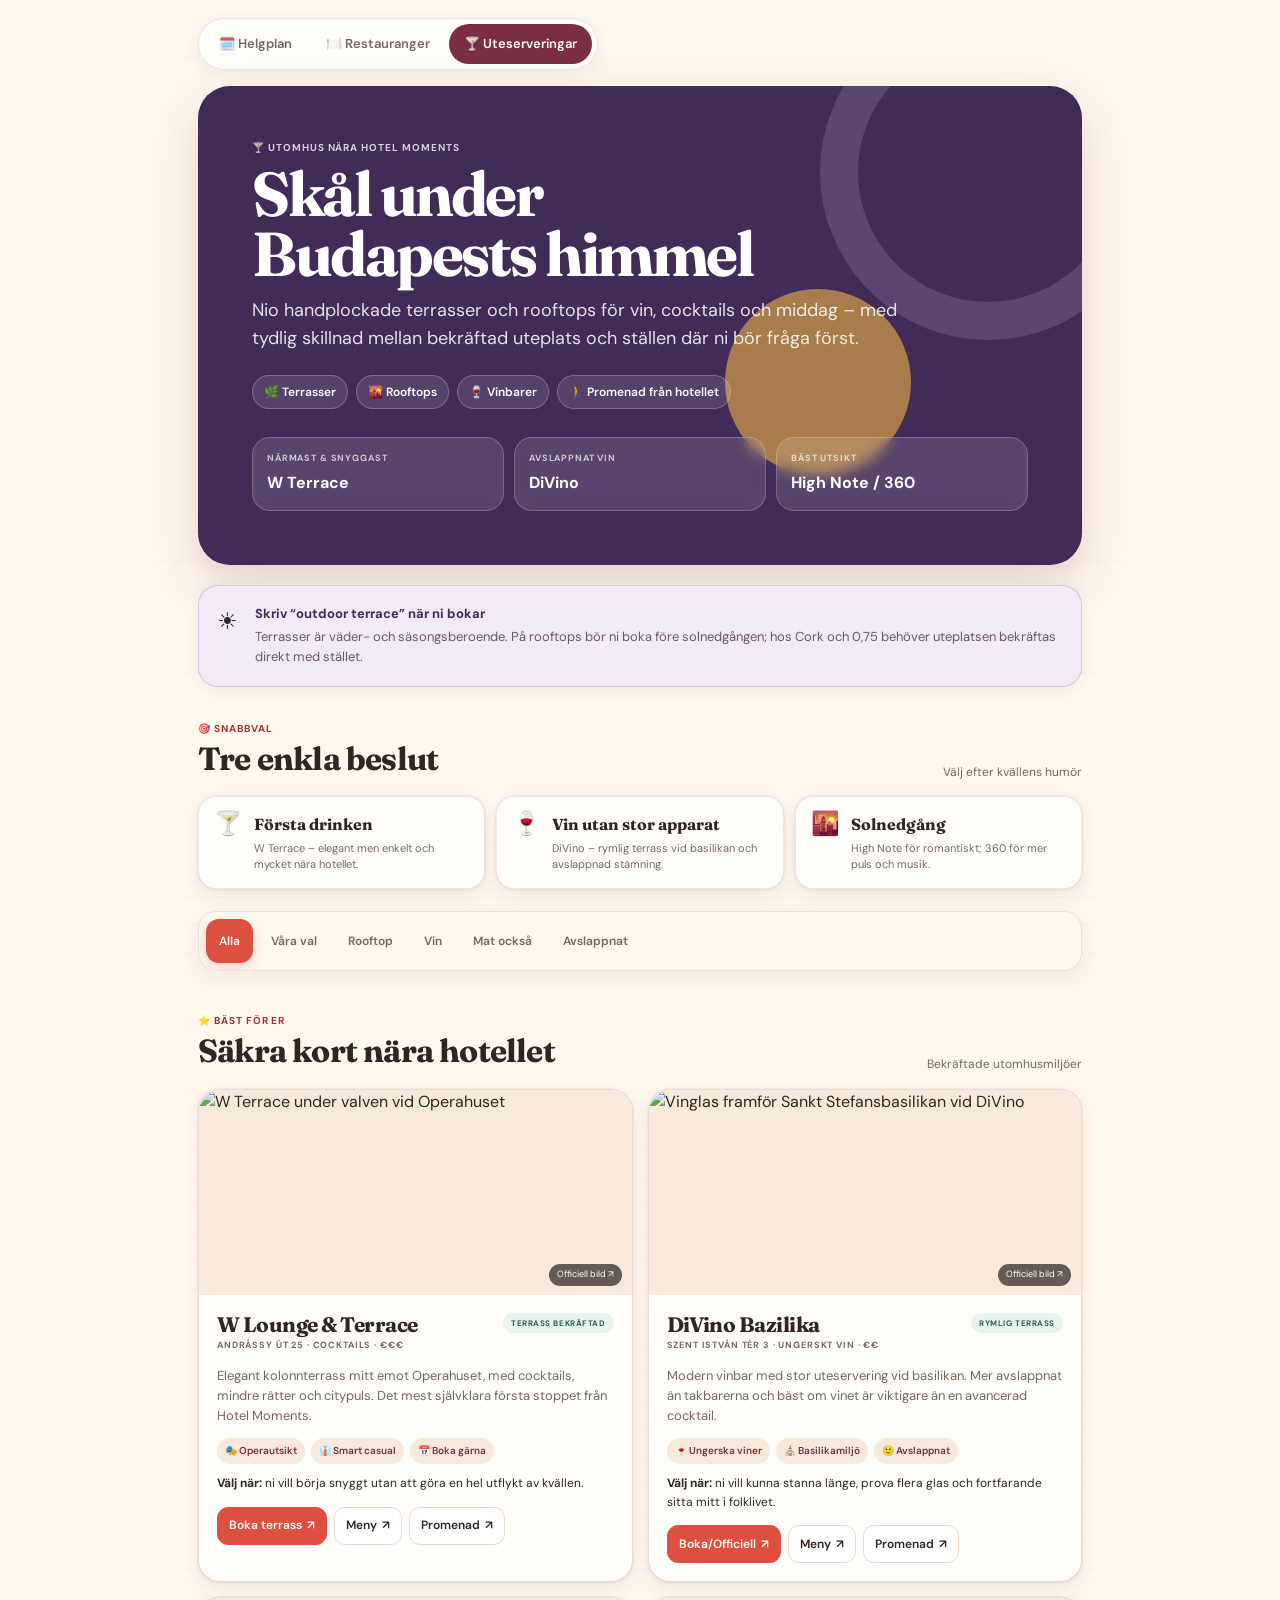
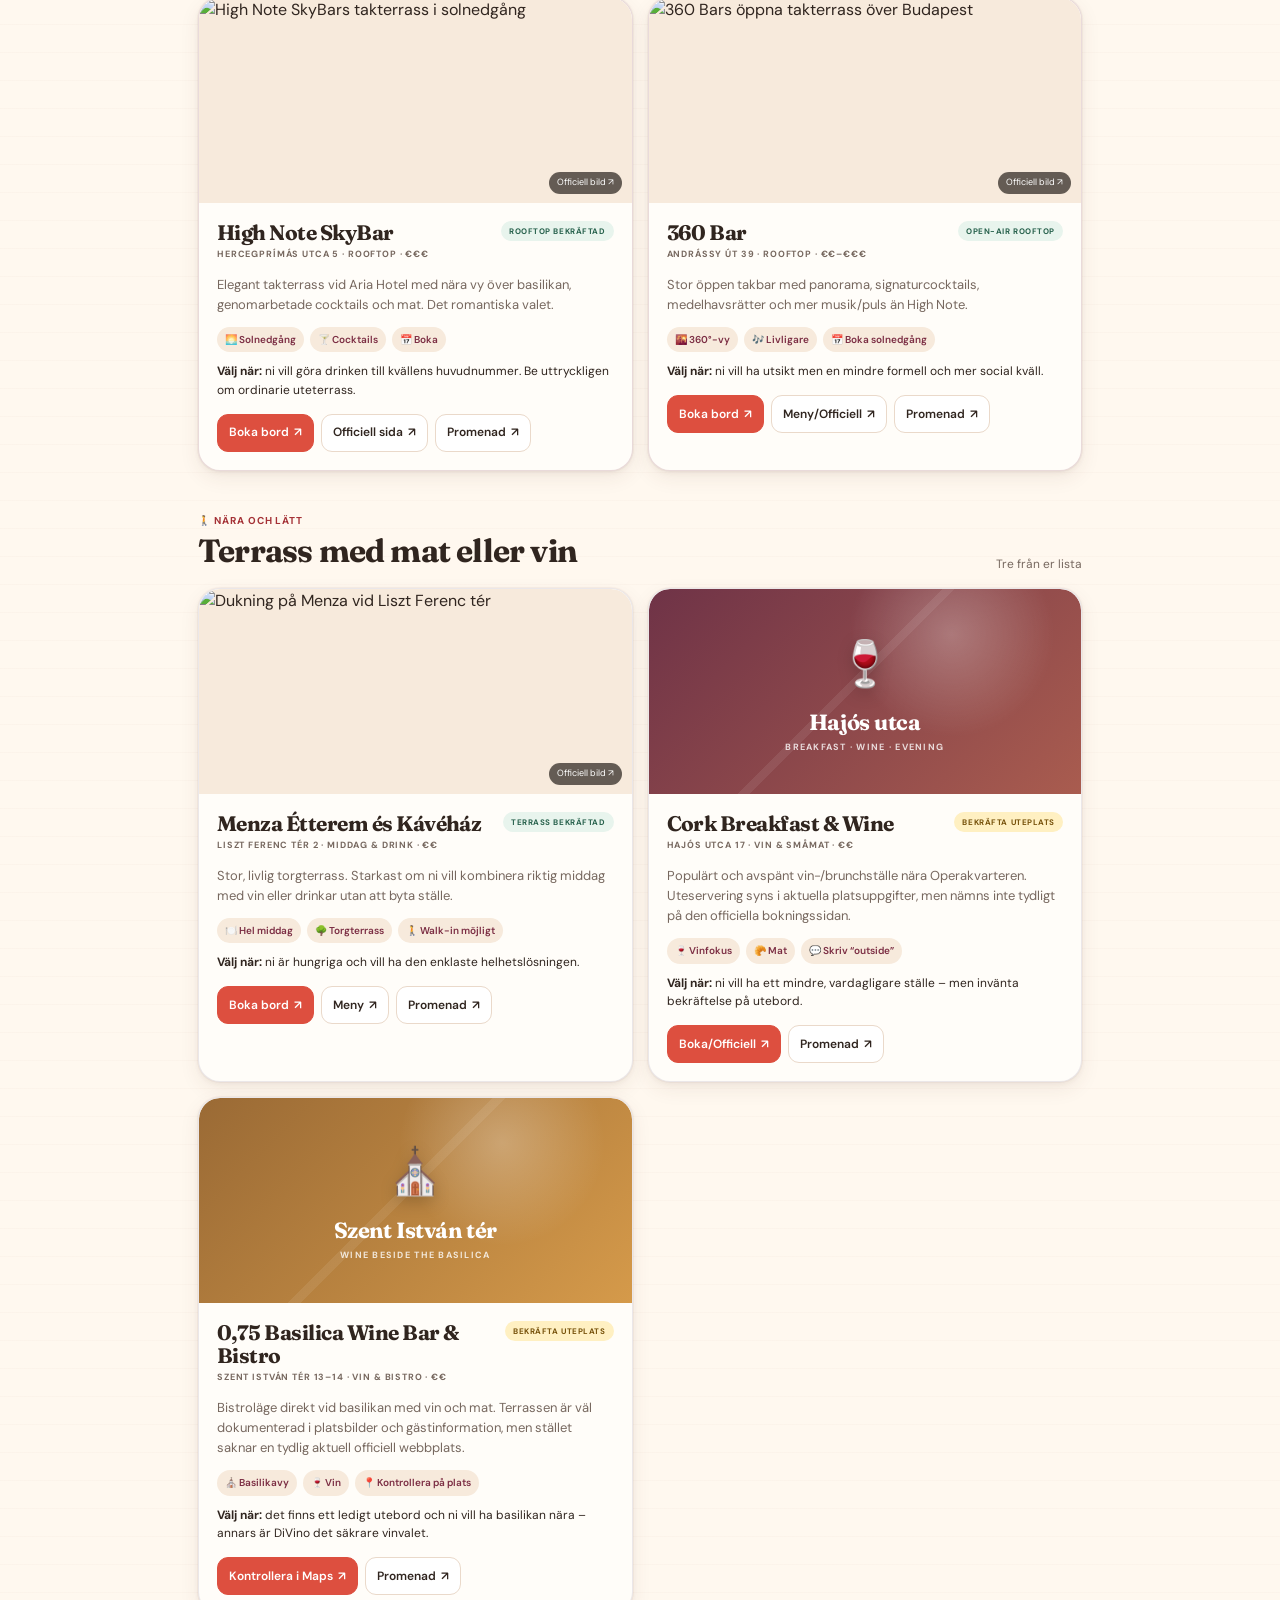
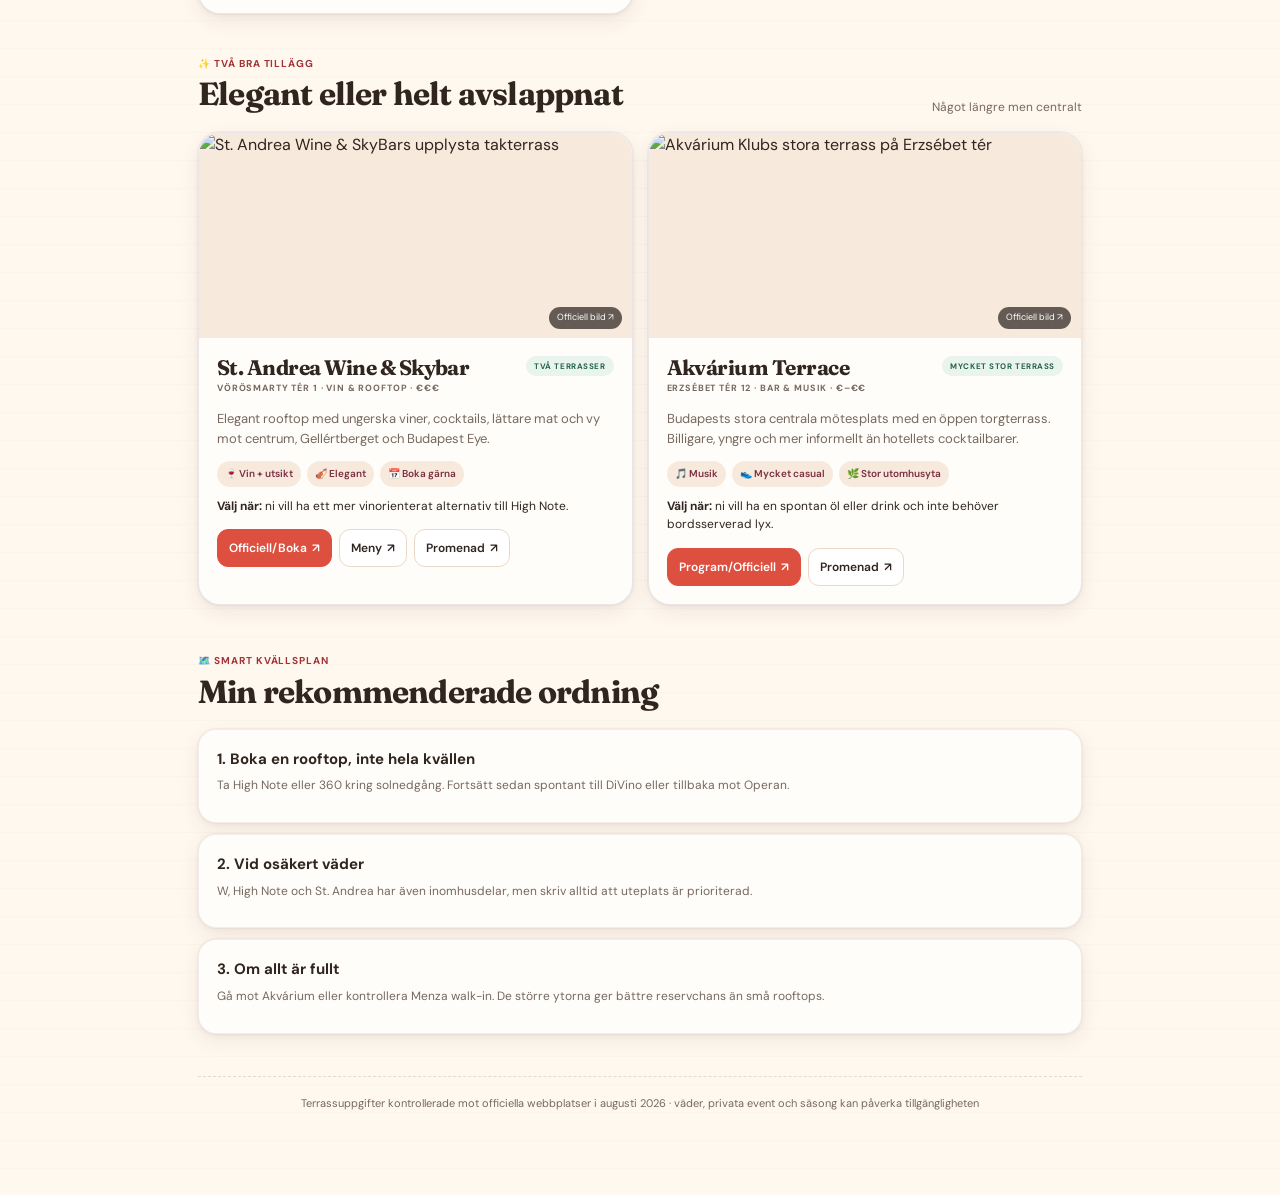
==== bars.html @ 6376d974 "Add outdoor bar guide near Hotel Moments" ====
<!doctype html>
<html lang="sv">
<head>
  <meta charset="utf-8">
  <meta name="viewport" content="width=device-width,initial-scale=1,viewport-fit=cover">
  <meta name="theme-color" content="#412b58">
  <meta name="description" content="Uteserveringar, takbarer och vinbarer nära Hotel Moments Budapest – med verifierade terrasser, bokningsråd och promenadvägar.">
  <title>Uteserveringar nära Hotel Moments · Budapesthelg</title>
  <link rel="stylesheet" href="theme.css">
</head>
<body class="bars-page">
<main class="app">
  <nav class="site-nav" aria-label="Guide">
    <a href="index.html">🗓️ Helgplan</a>
    <a href="restaurants.html">🍽️ Restauranger</a>
    <a class="active" href="bars.html" aria-current="page">🍸 Uteserveringar</a>
  </nav>

  <header class="hero">
    <div class="eyebrow">🍸 Utomhus nära Hotel Moments</div>
    <h1>Skål under Budapests himmel</h1>
    <p class="lead">Nio handplockade terrasser och rooftops för vin, cocktails och middag – med tydlig skillnad mellan bekräftad uteplats och ställen där ni bör fråga först.</p>
    <div class="hero-vibes">
      <span>🌿 Terrasser</span><span>🌇 Rooftops</span><span>🍷 Vinbarer</span><span>🚶 Promenad från hotellet</span>
    </div>
    <div class="summary">
      <div class="metric"><span class="meta">Närmast & snyggast</span><strong>W Terrace</strong></div>
      <div class="metric"><span class="meta">Avslappnat vin</span><strong>DiVino</strong></div>
      <div class="metric"><span class="meta">Bäst utsikt</span><strong>High Note / 360</strong></div>
    </div>
  </header>

  <aside class="notice terrace-notice">
    <strong>Skriv “outdoor terrace” när ni bokar</strong>
    <p>Terrasser är väder- och säsongsberoende. På rooftops bör ni boka före solnedgången; hos Cork och 0,75 behöver uteplatsen bekräftas direkt med stället.</p>
  </aside>

  <section class="quick-picks" aria-labelledby="quick-title">
    <div class="section-head">
      <div><div class="eyebrow">🎯 Snabbval</div><h2 id="quick-title">Tre enkla beslut</h2></div>
      <p>Välj efter kvällens humör</p>
    </div>
    <div class="pick-grid">
      <article class="pick"><span>🍸</span><div><strong>Första drinken</strong><p>W Terrace – elegant men enkelt och mycket nära hotellet.</p></div></article>
      <article class="pick"><span>🍷</span><div><strong>Vin utan stor apparat</strong><p>DiVino – rymlig terrass vid basilikan och avslappnad stämning.</p></div></article>
      <article class="pick"><span>🌇</span><div><strong>Solnedgång</strong><p>High Note för romantiskt; 360 för mer puls och musik.</p></div></article>
    </div>
  </section>

  <div class="filters" role="group" aria-label="Filtrera barer">
    <button class="active" data-filter="all">Alla</button>
    <button data-filter="best">Våra val</button>
    <button data-filter="rooftop">Rooftop</button>
    <button data-filter="wine">Vin</button>
    <button data-filter="food">Mat också</button>
    <button data-filter="casual">Avslappnat</button>
  </div>

  <section class="section bar-section" data-section="best">
    <div class="section-head">
      <div><div class="eyebrow">⭐ Bäst för er</div><h2>Säkra kort nära hotellet</h2></div>
      <p>Bekräftade utomhusmiljöer</p>
    </div>
    <div class="bar-list">
      <article class="bar-card featured" data-tags="best food">
        <figure class="bar-photo"><img src="https://mds-assets.marriott.com/cdn-cgi/image/f=auto/cms-platform-for-marriott/w-lounge/w-budapest-terrace-01.jpg?width=1200&height=630" alt="W Terrace under valven vid Operahuset" decoding="async" referrerpolicy="no-referrer"><figcaption><a href="https://www.wloungebudapest.com/" target="_blank" rel="noopener">Officiell bild ↗</a></figcaption></figure>
        <div class="bar-top"><div><h3>W Lounge & Terrace</h3><div class="sub">Andrássy út 25 · cocktails · €€€</div></div><span class="outdoor confirmed">Terrass bekräftad</span></div>
        <p class="desc">Elegant kolonnterrass mitt emot Operahuset, med cocktails, mindre rätter och citypuls. Det mest självklara första stoppet från Hotel Moments.</p>
        <div class="bar-facts"><span>🎭 Operautsikt</span><span>👔 Smart casual</span><span>📅 Boka gärna</span></div>
        <div class="tip"><strong>Välj när:</strong> ni vill börja snyggt utan att göra en hel utflykt av kvällen.</div>
        <div class="actions"><a class="primary" href="https://www.sevenrooms.com/reservations/wlounge/vanity-site" target="_blank" rel="noopener">Boka terrass</a><a href="https://www.wloungebudapest.com/menu" target="_blank" rel="noopener">Meny</a><a href="https://www.google.com/maps/dir/?api=1&origin=Hotel+Moments+Budapest&destination=W+Lounge+Budapest&travelmode=walking" target="_blank" rel="noopener">Promenad</a></div>
      </article>

      <article class="bar-card featured" data-tags="best wine casual">
        <figure class="bar-photo"><img src="https://bazilika.divino.hu/wp-content/uploads/2022/09/IMG_5079-scaled.jpg" alt="Vinglas framför Sankt Stefansbasilikan vid DiVino" loading="lazy" decoding="async" referrerpolicy="no-referrer"><figcaption><a href="https://bazilika.divino.hu/en/" target="_blank" rel="noopener">Officiell bild ↗</a></figcaption></figure>
        <div class="bar-top"><div><h3>DiVino Bazilika</h3><div class="sub">Szent István tér 3 · ungerskt vin · €€</div></div><span class="outdoor confirmed">Rymlig terrass</span></div>
        <p class="desc">Modern vinbar med stor uteservering vid basilikan. Mer avslappnat än takbarerna och bäst om vinet är viktigare än en avancerad cocktail.</p>
        <div class="bar-facts"><span>🍷 Ungerska viner</span><span>⛪ Basilikamiljö</span><span>🙂 Avslappnat</span></div>
        <div class="tip"><strong>Välj när:</strong> ni vill kunna stanna länge, prova flera glas och fortfarande sitta mitt i folklivet.</div>
        <div class="actions"><a class="primary" href="https://bazilika.divino.hu/en/" target="_blank" rel="noopener">Boka/Officiell</a><a href="https://bazilika.divino.hu/menu.pdf" target="_blank" rel="noopener">Meny</a><a href="https://www.google.com/maps/dir/?api=1&origin=Hotel+Moments+Budapest&destination=DiVino+Bazilika&travelmode=walking" target="_blank" rel="noopener">Promenad</a></div>
      </article>

      <article class="bar-card featured" data-tags="best rooftop food">
        <figure class="bar-photo"><img src="https://highnoteskybar.hu/wp-content/uploads/2017/07/Koktelparti-hignnoteskybar1.jpg" alt="High Note SkyBars takterrass i solnedgång" loading="lazy" decoding="async" referrerpolicy="no-referrer"><figcaption><a href="https://highnoteskybar.hu/en/" target="_blank" rel="noopener">Officiell bild ↗</a></figcaption></figure>
        <div class="bar-top"><div><h3>High Note SkyBar</h3><div class="sub">Hercegprímás utca 5 · rooftop · €€€</div></div><span class="outdoor confirmed">Rooftop bekräftad</span></div>
        <p class="desc">Elegant takterrass vid Aria Hotel med nära vy över basilikan, genomarbetade cocktails och mat. Det romantiska valet.</p>
        <div class="bar-facts"><span>🌅 Solnedgång</span><span>🍸 Cocktails</span><span>📅 Boka</span></div>
        <div class="tip"><strong>Välj när:</strong> ni vill göra drinken till kvällens huvudnummer. Be uttryckligen om ordinarie uteterrass.</div>
        <div class="actions"><a class="primary" href="https://highnoteskybar.hu/en/reservations-high-note-skybar-aria-hotel-rooftop-bar-hercegprimas-street-5-budapest-h-1051-hungary/" target="_blank" rel="noopener">Boka bord</a><a href="https://highnoteskybar.hu/en/" target="_blank" rel="noopener">Officiell sida</a><a href="https://www.google.com/maps/dir/?api=1&origin=Hotel+Moments+Budapest&destination=High+Note+SkyBar&travelmode=walking" target="_blank" rel="noopener">Promenad</a></div>
      </article>

      <article class="bar-card featured" data-tags="best rooftop casual food">
        <figure class="bar-photo"><img src="https://www.360bar.hu/wp-content/uploads/2026/07/360bar_budapest_by_sunset-600x400.jpg" alt="360 Bars öppna takterrass över Budapest" loading="lazy" decoding="async" referrerpolicy="no-referrer"><figcaption><a href="https://www.360bar.hu/" target="_blank" rel="noopener">Officiell bild ↗</a></figcaption></figure>
        <div class="bar-top"><div><h3>360 Bar</h3><div class="sub">Andrássy út 39 · rooftop · €€–€€€</div></div><span class="outdoor confirmed">Open-air rooftop</span></div>
        <p class="desc">Stor öppen takbar med panorama, signaturcocktails, medelhavsrätter och mer musik/puls än High Note.</p>
        <div class="bar-facts"><span>🌇 360°-vy</span><span>🎶 Livligare</span><span>📅 Boka solnedgång</span></div>
        <div class="tip"><strong>Välj när:</strong> ni vill ha utsikt men en mindre formell och mer social kväll.</div>
        <div class="actions"><a class="primary" href="https://reservours.com/360bar/tablereservation?s=google" target="_blank" rel="noopener">Boka bord</a><a href="https://www.360bar.hu/" target="_blank" rel="noopener">Meny/Officiell</a><a href="https://www.google.com/maps/dir/?api=1&origin=Hotel+Moments+Budapest&destination=360+Bar+Budapest&travelmode=walking" target="_blank" rel="noopener">Promenad</a></div>
      </article>
    </div>
  </section>

  <section class="section bar-section" data-section="near">
    <div class="section-head">
      <div><div class="eyebrow">🚶 Nära och lätt</div><h2>Terrass med mat eller vin</h2></div>
      <p>Tre från er lista</p>
    </div>
    <div class="bar-list">
      <article class="bar-card" data-tags="food casual">
        <figure class="bar-photo"><img src="https://menzaetterem.hu/site/uploads/2023/01/vagva.jpeg" alt="Dukning på Menza vid Liszt Ferenc tér" loading="lazy" decoding="async" referrerpolicy="no-referrer"><figcaption><a href="https://www.menzaetterem.hu/en/" target="_blank" rel="noopener">Officiell bild ↗</a></figcaption></figure>
        <div class="bar-top"><div><h3>Menza Étterem és Kávéház</h3><div class="sub">Liszt Ferenc tér 2 · middag & drink · €€</div></div><span class="outdoor confirmed">Terrass bekräftad</span></div>
        <p class="desc">Stor, livlig torgterrass. Starkast om ni vill kombinera riktig middag med vin eller drinkar utan att byta ställe.</p>
        <div class="bar-facts"><span>🍽️ Hel middag</span><span>🌳 Torgterrass</span><span>🚶 Walk-in möjligt</span></div>
        <div class="tip"><strong>Välj när:</strong> ni är hungriga och vill ha den enklaste helhetslösningen.</div>
        <div class="actions"><a class="primary" href="https://www.menzaetterem.hu/en/reservation/" target="_blank" rel="noopener">Boka bord</a><a href="https://www.menzaetterem.hu/en/food/" target="_blank" rel="noopener">Meny</a><a href="https://www.google.com/maps/dir/?api=1&origin=Hotel+Moments+Budapest&destination=Menza+Budapest&travelmode=walking" target="_blank" rel="noopener">Promenad</a></div>
      </article>

      <article class="bar-card" data-tags="wine food casual">
        <div class="bar-photo bar-illustration cork-art" role="img" aria-label="Illustration av ett vinglas för Cork Breakfast & Wine"><span>🍷</span><strong>Hajós utca</strong><small>breakfast · wine · evening</small></div>
        <div class="bar-top"><div><h3>Cork Breakfast & Wine</h3><div class="sub">Hajós utca 17 · vin & småmat · €€</div></div><span class="outdoor check">Bekräfta uteplats</span></div>
        <p class="desc">Populärt och avspänt vin-/brunchställe nära Operakvarteren. Uteservering syns i aktuella platsuppgifter, men nämns inte tydligt på den officiella bokningssidan.</p>
        <div class="bar-facts"><span>🍷 Vinfokus</span><span>🥐 Mat</span><span>💬 Skriv “outside”</span></div>
        <div class="tip"><strong>Välj när:</strong> ni vill ha ett mindre, vardagligare ställe – men invänta bekräftelse på utebord.</div>
        <div class="actions"><a class="primary" href="https://corkbwine.com/" target="_blank" rel="noopener">Boka/Officiell</a><a href="https://www.google.com/maps/dir/?api=1&origin=Hotel+Moments+Budapest&destination=Cork+Breakfast+and+Wine+Budapest&travelmode=walking" target="_blank" rel="noopener">Promenad</a></div>
      </article>

      <article class="bar-card" data-tags="wine food casual">
        <div class="bar-photo bar-illustration basilica-art" role="img" aria-label="Illustration av basilikan och ett vinglas för 0,75 Basilica"><span>⛪</span><strong>Szent István tér</strong><small>wine beside the basilica</small></div>
        <div class="bar-top"><div><h3>0,75 Basilica Wine Bar & Bistro</h3><div class="sub">Szent István tér 13–14 · vin & bistro · €€</div></div><span class="outdoor check">Bekräfta uteplats</span></div>
        <p class="desc">Bistroläge direkt vid basilikan med vin och mat. Terrassen är väl dokumenterad i platsbilder och gästinformation, men stället saknar en tydlig aktuell officiell webbplats.</p>
        <div class="bar-facts"><span>⛪ Basilikavy</span><span>🍷 Vin</span><span>📍 Kontrollera på plats</span></div>
        <div class="tip"><strong>Välj när:</strong> det finns ett ledigt utebord och ni vill ha basilikan nära – annars är DiVino det säkrare vinvalet.</div>
        <div class="actions"><a class="primary" href="https://www.google.com/maps/search/?api=1&query=0.75+Basilica+Wine+Bar+Budapest" target="_blank" rel="noopener">Kontrollera i Maps</a><a href="https://www.google.com/maps/dir/?api=1&origin=Hotel+Moments+Budapest&destination=0.75+Basilica+Wine+Bar+Budapest&travelmode=walking" target="_blank" rel="noopener">Promenad</a></div>
      </article>
    </div>
  </section>

  <section class="section bar-section" data-section="extra">
    <div class="section-head">
      <div><div class="eyebrow">✨ Två bra tillägg</div><h2>Elegant eller helt avslappnat</h2></div>
      <p>Något längre men centralt</p>
    </div>
    <div class="bar-list">
      <article class="bar-card" data-tags="rooftop wine food">
        <figure class="bar-photo"><img src="https://standreaskybar.hu/files/1c/40/1c4090512e94fffd8e72e5b2a8a0a181.jpg" alt="St. Andrea Wine & SkyBars upplysta takterrass" loading="lazy" decoding="async" referrerpolicy="no-referrer"><figcaption><a href="https://standreaskybar.hu/" target="_blank" rel="noopener">Officiell bild ↗</a></figcaption></figure>
        <div class="bar-top"><div><h3>St. Andrea Wine & Skybar</h3><div class="sub">Vörösmarty tér 1 · vin & rooftop · €€€</div></div><span class="outdoor confirmed">Två terrasser</span></div>
        <p class="desc">Elegant rooftop med ungerska viner, cocktails, lättare mat och vy mot centrum, Gellértberget och Budapest Eye.</p>
        <div class="bar-facts"><span>🍷 Vin + utsikt</span><span>🎻 Elegant</span><span>📅 Boka gärna</span></div>
        <div class="tip"><strong>Välj när:</strong> ni vill ha ett mer vinorienterat alternativ till High Note.</div>
        <div class="actions"><a class="primary" href="https://standreaskybar.hu/en/" target="_blank" rel="noopener">Officiell/Boka</a><a href="https://standreaskybar.hu/en/menu" target="_blank" rel="noopener">Meny</a><a href="https://www.google.com/maps/dir/?api=1&origin=Hotel+Moments+Budapest&destination=St+Andrea+Wine+and+Skybar&travelmode=walking" target="_blank" rel="noopener">Promenad</a></div>
      </article>

      <article class="bar-card" data-tags="casual">
        <figure class="bar-photo"><img src="https://akvariumklub.hu/wp-content/uploads/2018/07/IMG_0385_web-1024x347.jpg" alt="Akvárium Klubs stora terrass på Erzsébet tér" loading="lazy" decoding="async" referrerpolicy="no-referrer"><figcaption><a href="https://akvariumklub.hu/en/" target="_blank" rel="noopener">Officiell bild ↗</a></figcaption></figure>
        <div class="bar-top"><div><h3>Akvárium Terrace</h3><div class="sub">Erzsébet tér 12 · bar & musik · €–€€</div></div><span class="outdoor confirmed">Mycket stor terrass</span></div>
        <p class="desc">Budapests stora centrala mötesplats med en öppen torgterrass. Billigare, yngre och mer informellt än hotellets cocktailbarer.</p>
        <div class="bar-facts"><span>🎵 Musik</span><span>👟 Mycket casual</span><span>🌿 Stor utomhusyta</span></div>
        <div class="tip"><strong>Välj när:</strong> ni vill ha en spontan öl eller drink och inte behöver bordsserverad lyx.</div>
        <div class="actions"><a class="primary" href="https://akvariumklub.hu/en/" target="_blank" rel="noopener">Program/Officiell</a><a href="https://www.google.com/maps/dir/?api=1&origin=Hotel+Moments+Budapest&destination=Akvarium+Klub+Budapest&travelmode=walking" target="_blank" rel="noopener">Promenad</a></div>
      </article>
    </div>
  </section>

  <div class="empty" id="empty" hidden>Inga uteserveringar matchar filtret.</div>

  <section class="practical bar-plan">
    <div class="section-head"><div><div class="eyebrow">🗺️ Smart kvällsplan</div><h2>Min rekommenderade ordning</h2></div></div>
    <div class="practical-list">
      <div class="practical-row"><strong>1. Boka en rooftop, inte hela kvällen</strong><p>Ta High Note eller 360 kring solnedgång. Fortsätt sedan spontant till DiVino eller tillbaka mot Operan.</p></div>
      <div class="practical-row"><strong>2. Vid osäkert väder</strong><p>W, High Note och St. Andrea har även inomhusdelar, men skriv alltid att uteplats är prioriterad.</p></div>
      <div class="practical-row"><strong>3. Om allt är fullt</strong><p>Gå mot Akvárium eller kontrollera Menza walk-in. De större ytorna ger bättre reservchans än små rooftops.</p></div>
    </div>
  </section>

  <p class="footer">Terrassuppgifter kontrollerade mot officiella webbplatser i augusti 2026 · väder, privata event och säsong kan påverka tillgängligheten</p>
</main>
<script>
  const buttons=[...document.querySelectorAll('[data-filter]')];
  const cards=[...document.querySelectorAll('.bar-card')];
  const sections=[...document.querySelectorAll('[data-section]')];
  const empty=document.getElementById('empty');
  function apply(filter){
    let total=0;
    cards.forEach(card=>{const show=filter==='all'||card.dataset.tags.split(' ').includes(filter);card.hidden=!show;if(show)total++;});
    sections.forEach(section=>{const visible=[...section.querySelectorAll('.bar-card')].some(card=>!card.hidden);section.hidden=!visible;});
    empty.hidden=Boolean(total);
    buttons.forEach(button=>button.classList.toggle('active',button.dataset.filter===filter));
    history.replaceState(null,'',filter==='all'?'bars.html':'#'+filter);
  }
  buttons.forEach(button=>button.addEventListener('click',()=>apply(button.dataset.filter)));
  const initial=location.hash.slice(1);if(buttons.some(button=>button.dataset.filter===initial))apply(initial);
</script>
</body>
</html>
---- theme.css ----
@import url('https://fonts.googleapis.com/css2?family=DM+Sans:wght@400;500;600;700&family=Fraunces:opsz,wght@9..144,600;9..144,700&display=swap');

:root{
  color-scheme:light;
  --bg:#fff8ef;
  --card:#fffdf9;
  --text:#30251f;
  --muted:#77685f;
  --line:#ead9ca;
  --soft:#f7eadc;
  --accent:#dd4f3f;
  --accent-dark:#a43136;
  --accentText:#fff;
  --wine:#7b2d43;
  --green:#28625a;
  --yellow:#f4b942;
  --peach:#f7d8bd;
  --good:#27614c;
  --goodBg:#e8f4ed;
  --shadow:0 0 0 1px rgba(83,50,32,.035),0 7px 20px rgba(83,50,32,.08),0 2px 5px rgba(83,50,32,.05);
  --shadow-hover:0 0 0 1px rgba(83,50,32,.04),0 14px 30px rgba(83,50,32,.12),0 3px 8px rgba(83,50,32,.06);
  --radius:22px;
}

*{box-sizing:border-box}
html{background:var(--bg);scroll-behavior:smooth}
body{
  margin:0;
  overflow-x:hidden;
  background:
    linear-gradient(rgba(133,77,51,.025) 1px,transparent 1px),
    var(--bg);
  background-size:100% 28px;
  color:var(--text);
  font-family:'DM Sans',ui-sans-serif,system-ui,-apple-system,'Segoe UI',sans-serif;
  line-height:1.55;
}
body::selection{background:var(--yellow);color:var(--text)}
.app{width:min(920px,100%);margin:auto;padding:18px 18px 72px}

.site-nav{
  display:flex;
  align-items:center;
  gap:4px;
  width:max-content;
  max-width:100%;
  min-height:52px;
  margin:0 0 16px;
  padding:5px;
  border:1px solid rgba(123,45,67,.12);
  border-radius:999px;
  background:rgba(255,253,249,.92);
  box-shadow:0 5px 18px rgba(83,50,32,.07);
  backdrop-filter:blur(12px);
}
.site-nav a{
  display:flex;
  align-items:center;
  min-height:40px;
  padding:9px 15px;
  border-radius:999px;
  color:var(--muted);
  font-size:13px;
  font-weight:600;
  text-decoration:none;
  transition:background .18s ease,color .18s ease,transform .18s ease;
}
.site-nav a:hover{background:var(--soft);color:var(--text);transform:translateY(-1px)}
.site-nav a.active{background:var(--wine);color:#fff}

.hero{
  position:relative;
  isolation:isolate;
  overflow:hidden;
  margin-bottom:20px;
  padding:clamp(28px,6vw,54px);
  border-radius:32px;
  color:#fff;
  box-shadow:0 20px 50px rgba(81,36,39,.18);
}
.hero::before{
  content:"";
  position:absolute;
  z-index:-2;
  inset:0;
  background:var(--wine);
}
.hero::after{
  content:"";
  position:absolute;
  z-index:-1;
  width:260px;
  height:260px;
  right:-74px;
  top:-82px;
  border:38px solid rgba(255,255,255,.13);
  border-radius:50%;
  box-shadow:-170px 210px 0 -75px rgba(244,185,66,.55);
}
.restaurant-page .hero::before{background:var(--green)}
.restaurant-page .hero::after{box-shadow:-170px 210px 0 -75px rgba(247,216,189,.65)}
.bars-page .hero::before{background:#412b58}
.bars-page .hero::after{box-shadow:-170px 210px 0 -75px rgba(244,185,66,.58)}
.hero .eyebrow{color:rgba(255,255,255,.78)}
.hero h1{
  max-width:690px;
  margin:8px 0 12px;
  color:#fff;
  font-family:'Fraunces',Georgia,serif;
  font-size:clamp(34px,8vw,62px);
  font-weight:700;
  line-height:.98;
  letter-spacing:-.04em;
  text-wrap:balance;
}
.hero .lead{max-width:650px;margin:0;color:rgba(255,255,255,.86);font-size:clamp(15px,2.4vw,18px);text-wrap:pretty}
.hero-vibes{display:flex;flex-wrap:wrap;gap:8px;margin-top:22px}
.hero-vibes span{
  display:inline-flex;
  align-items:center;
  min-height:34px;
  padding:7px 11px;
  border:1px solid rgba(255,255,255,.22);
  border-radius:999px;
  background:rgba(255,255,255,.11);
  color:#fff;
  font-size:12px;
  font-weight:600;
}

.eyebrow,.meta,.tag,.sub,.chance{
  font-family:'DM Sans',ui-sans-serif,system-ui,sans-serif;
  text-transform:uppercase;
  letter-spacing:.095em;
}
.eyebrow{font-size:10px;font-weight:700;color:var(--accent-dark)}
h2{
  margin:5px 0;
  color:var(--text);
  font-family:'Fraunces',Georgia,serif;
  font-size:clamp(24px,4vw,32px);
  line-height:1.1;
  letter-spacing:-.025em;
}

.summary{display:grid;grid-template-columns:repeat(3,minmax(0,1fr));gap:10px;margin:28px 0 0}
.metric{
  min-width:0;
  padding:14px;
  border:1px solid rgba(255,255,255,.2);
  border-radius:18px;
  background:rgba(255,255,255,.12);
  backdrop-filter:blur(7px);
}
.metric .meta{display:block;color:rgba(255,255,255,.7);font-size:9px;font-weight:700}
.metric strong{display:block;margin-top:5px;color:#fff;font-size:16px;font-weight:700}

/* Destination postcards */
.postcards{
  display:grid;
  grid-template-columns:1.45fr 1fr 1fr;
  grid-template-rows:145px 145px;
  gap:10px;
  margin:20px 0 24px;
}
.postcard{
  position:relative;
  overflow:hidden;
  min-width:0;
  margin:0;
  border-radius:20px;
  background:var(--soft);
  box-shadow:var(--shadow);
}
.postcard:first-child{grid-row:span 2}
.postcard img{width:100%;height:100%;object-fit:cover;transition:transform .45s ease}
.postcard:hover img{transform:scale(1.035)}
.postcard::after{content:"";position:absolute;inset:42% 0 0;background:linear-gradient(transparent,rgba(29,18,15,.82));pointer-events:none}
.postcard figcaption{position:absolute;z-index:1;left:13px;right:13px;bottom:11px;color:#fff;font-size:13px;font-weight:700;text-shadow:0 1px 8px rgba(0,0,0,.55)}
.postcard figcaption span{display:block;font-size:10px;font-weight:500;opacity:.82}
.postcard figcaption a{color:inherit;text-decoration:none}

/* Itinerary */
.tabs{
  position:sticky;
  top:8px;
  z-index:10;
  display:grid;
  grid-template-columns:repeat(4,1fr);
  gap:5px;
  margin:0;
  padding:7px;
  border:1px solid rgba(123,45,67,.11);
  border-radius:18px;
  background:rgba(255,248,239,.93);
  box-shadow:0 7px 22px rgba(83,50,32,.08);
  backdrop-filter:blur(14px);
}
button{font:inherit;cursor:pointer}
.tabs button,.filters button{
  min-height:44px;
  border:0;
  border-radius:13px;
  background:transparent;
  color:var(--muted);
  font-weight:600;
  transition:background .18s ease,color .18s ease,transform .18s ease;
}
.tabs button:hover,.filters button:hover{background:var(--soft);color:var(--text)}
.tabs button.active,.filters button.active{background:var(--accent);color:#fff;box-shadow:0 5px 12px rgba(221,79,63,.22)}
.tabs button span{display:block;font-size:13px}
.tabs button small{display:block;margin-top:1px;font-size:9px;font-weight:500;opacity:.75}
.day-head{padding:36px 4px 16px}
.day-head p{max-width:650px;margin:7px 0 0;color:var(--muted);font-size:14px}
.schedule{display:grid;gap:12px;border:0;background:transparent;overflow:visible}
.item{
  display:grid;
  grid-template-columns:38px minmax(0,1fr);
  gap:13px;
  padding:18px;
  border:1px solid rgba(123,45,67,.08) !important;
  border-radius:var(--radius);
  background:var(--card);
  box-shadow:var(--shadow);
  transition:transform .2s ease,box-shadow .2s ease;
}
.item:hover{transform:translateY(-2px);box-shadow:var(--shadow-hover)}
.item.feature{background:#fff1e6;border-color:rgba(221,79,63,.2)!important}
.num{
  display:grid;
  place-items:center;
  width:34px;
  height:34px;
  border:0;
  border-radius:12px;
  background:var(--accent);
  color:#fff;
  font-size:12px;
  font-weight:700;
  box-shadow:0 5px 12px rgba(221,79,63,.2);
}
.item-top{display:flex;align-items:center;justify-content:space-between;gap:10px}
.time{color:var(--accent-dark);font-size:12px;font-weight:700}
.tag{padding:4px 8px;border:0;border-radius:999px;background:var(--soft);color:var(--wine);font-size:9px;font-weight:700;white-space:nowrap}
.item h3{margin:9px 0 4px;color:var(--text);font-size:17px;letter-spacing:-.015em}
.item p{margin:0;color:var(--muted);font-size:13px}
.links,.actions{display:flex;flex-wrap:wrap;gap:7px;margin-top:13px}
.links a,.practical a,.actions a{
  display:inline-flex;
  align-items:center;
  justify-content:center;
  min-height:38px;
  padding:8px 11px;
  border:1px solid var(--line);
  border-radius:11px;
  background:#fff;
  color:var(--text);
  font-size:12px;
  font-weight:600;
  text-decoration:none;
  transition:transform .18s ease,box-shadow .18s ease,border-color .18s ease;
}
.links a:hover,.practical a:hover,.actions a:hover{transform:translateY(-1px);border-color:var(--accent);box-shadow:0 5px 12px rgba(83,50,32,.08)}
.feature .links a:first-child,.actions a.primary{border-color:var(--accent);background:var(--accent);color:#fff}
.links a::after,.practical a::after,.actions a::after{content:"↗";margin-left:5px}
.practical{margin-top:42px}
.practical-list{display:grid;gap:11px;border:0;background:transparent;overflow:visible}
.practical-row{padding:17px 18px;border:1px solid rgba(123,45,67,.08)!important;border-radius:18px;background:var(--card);box-shadow:var(--shadow)}
.practical-row strong{font-size:15px}
.practical-row p{margin:5px 0 10px;color:var(--muted);font-size:12px}

/* Restaurant guide */
.notice{
  position:relative;
  margin:20px 0;
  padding:18px 18px 18px 56px;
  border:1px solid rgba(244,185,66,.45);
  border-radius:20px;
  background:#fff3ce;
  box-shadow:0 5px 16px rgba(83,50,32,.06);
  font-size:13px;
}
.notice::before{content:"💡";position:absolute;left:18px;top:18px;font-size:23px}
.notice strong{display:block;margin-bottom:3px;color:#6d4111}
.notice p{margin:0;color:#765d40}
.filters{
  position:sticky;
  top:8px;
  z-index:10;
  display:flex;
  flex-wrap:nowrap;
  gap:5px;
  margin:22px 0;
  padding:7px;
  overflow-x:auto;
  scrollbar-width:none;
  border:1px solid rgba(40,98,90,.13);
  border-radius:18px;
  background:rgba(255,248,239,.94);
  box-shadow:0 7px 22px rgba(83,50,32,.08);
  backdrop-filter:blur(14px);
}
.filters::-webkit-scrollbar{display:none}
.filters button{flex:none;padding:9px 13px;font-size:12px}
.section{margin-top:42px}
.section-head{display:flex;align-items:end;justify-content:space-between;gap:16px;margin-bottom:15px}
.section-head p{margin:0;color:var(--muted);font-size:12px;text-align:right}
.list{display:grid;gap:15px;border:0;background:transparent;overflow:visible}
.restaurant{
  overflow:hidden;
  padding:18px;
  border:1px solid rgba(40,98,90,.1)!important;
  border-radius:var(--radius);
  background:var(--card);
  box-shadow:var(--shadow);
  transition:transform .2s ease,box-shadow .2s ease;
}
.restaurant:hover{transform:translateY(-2px);box-shadow:var(--shadow-hover)}
.restaurant-photo{position:relative;overflow:hidden;height:225px;margin:-18px -18px 18px;border-radius:21px 21px 0 0;background:var(--soft)}
.restaurant-photo img{width:100%;height:100%;object-fit:cover;transition:transform .45s ease}
.restaurant:hover .restaurant-photo img{transform:scale(1.025)}
.restaurant-photo figcaption{position:absolute;right:10px;bottom:9px;padding:4px 8px;border-radius:999px;background:rgba(30,24,20,.65);color:#fff;font-size:9px;backdrop-filter:blur(7px)}
.restaurant-photo a{color:inherit;text-decoration:none}
.restaurant-top{display:flex;align-items:start;justify-content:space-between;gap:12px}
.restaurant h3{margin:0;color:var(--text);font-family:'Fraunces',Georgia,serif;font-size:22px;letter-spacing:-.025em}
.sub{margin-top:3px;color:var(--muted);font-size:9px;font-weight:700}
.chance{flex:none;padding:5px 9px;border:0;border-radius:999px;background:var(--soft);color:var(--wine);font-size:9px;font-weight:700}
.chance.good{background:var(--goodBg);color:var(--good)}
.desc{margin:13px 0 0;color:var(--muted);font-size:13px}
.diet{margin-top:12px;padding:11px 12px;border:0!important;border-radius:12px;background:#edf5ee;color:#355549;font-size:12px}
.diet strong,.tip strong{font-weight:700}
.tip{margin-top:10px;font-size:12px}
.actions{margin-top:14px}
.fine-note{margin:12px 0 0;color:var(--muted);font-size:12px}
.empty{padding:32px;text-align:center;color:var(--muted);font-size:13px}

/* Outdoor bar guide */
.terrace-notice{border-color:rgba(65,43,88,.18);background:#f2ebf7}
.terrace-notice::before{content:"☀️"}
.terrace-notice strong{color:#412b58}
.terrace-notice p{color:#685a70}
.quick-picks{margin:34px 0 14px}
.pick-grid{display:grid;grid-template-columns:repeat(3,minmax(0,1fr));gap:11px}
.pick{display:flex;gap:11px;min-width:0;padding:15px;border:1px solid rgba(65,43,88,.1);border-radius:18px;background:var(--card);box-shadow:var(--shadow)}
.pick>span{font-size:23px;line-height:1}
.pick strong{font-family:'Fraunces',Georgia,serif;font-size:16px}
.pick p{margin:3px 0 0;color:var(--muted);font-size:11px;line-height:1.45}
.bar-list{display:grid;grid-template-columns:repeat(2,minmax(0,1fr));gap:15px}
.bar-card{overflow:hidden;min-width:0;padding:18px;border:1px solid rgba(65,43,88,.1);border-radius:var(--radius);background:var(--card);box-shadow:var(--shadow);transition:transform .2s ease,box-shadow .2s ease}
.bar-card:hover{transform:translateY(-2px);box-shadow:var(--shadow-hover)}
.bar-card.featured{border-color:rgba(123,45,67,.17)}
.bar-card[hidden],.bar-section[hidden]{display:none!important}
.bar-photo{position:relative;overflow:hidden;height:205px;margin:-18px -18px 18px;border-radius:21px 21px 0 0;background:var(--soft)}
.bar-photo img{width:100%;height:100%;object-fit:cover;transition:transform .45s ease}
.bar-card:hover .bar-photo img{transform:scale(1.025)}
.bar-photo figcaption{position:absolute;right:10px;bottom:9px;padding:4px 8px;border-radius:999px;background:rgba(30,24,20,.68);color:#fff;font-size:9px;backdrop-filter:blur(7px)}
.bar-photo a{color:inherit;text-decoration:none}
.bar-illustration{display:flex;flex-direction:column;align-items:center;justify-content:center;color:#fff;text-align:center}
.bar-illustration::after{content:"";position:absolute;inset:0;background:radial-gradient(circle at 70% 22%,rgba(255,255,255,.26),transparent 30%),linear-gradient(135deg,transparent 0 46%,rgba(255,255,255,.08) 46% 48%,transparent 48%)}
.bar-illustration.cork-art{background:linear-gradient(135deg,#6f3347,#a95c4f)}
.bar-illustration.basilica-art{background:linear-gradient(135deg,#9a6a35,#d59a4a)}
.bar-illustration span,.bar-illustration strong,.bar-illustration small{position:relative;z-index:1}
.bar-illustration span{font-size:45px;filter:drop-shadow(0 5px 8px rgba(0,0,0,.18))}
.bar-illustration strong{margin-top:6px;font-family:'Fraunces',Georgia,serif;font-size:22px;letter-spacing:-.02em}
.bar-illustration small{margin-top:2px;font-size:9px;font-weight:700;letter-spacing:.14em;text-transform:uppercase;opacity:.8}
.bar-top{display:flex;align-items:flex-start;justify-content:space-between;gap:10px}
.bar-card h3{margin:0;color:var(--text);font-family:'Fraunces',Georgia,serif;font-size:21px;line-height:1.12;letter-spacing:-.025em}
.outdoor{flex:none;max-width:46%;padding:5px 8px;border-radius:999px;font-family:'DM Sans',ui-sans-serif,system-ui,sans-serif;font-size:8px;font-weight:700;line-height:1.25;letter-spacing:.07em;text-align:center;text-transform:uppercase}
.outdoor.confirmed{background:var(--goodBg);color:var(--good)}
.outdoor.check{background:#fff0c2;color:#76510a}
.bar-facts{display:flex;flex-wrap:wrap;gap:6px;margin-top:12px}
.bar-facts span{padding:5px 8px;border-radius:999px;background:var(--soft);color:var(--wine);font-size:10px;font-weight:600}
.bar-plan{margin-top:48px}

.footer{margin-top:42px;padding-top:18px;border-top:1px dashed var(--line);color:var(--muted);font-size:11px;text-align:center}

:focus-visible{outline:3px solid rgba(244,185,66,.9);outline-offset:3px}

@media(max-width:680px){
  .app{padding:12px 12px 52px}
  .site-nav{margin-bottom:12px}
  .site-nav a{padding:9px 10px;font-size:12px}
  .hero{padding:30px 22px;border-radius:26px}
  .hero::after{right:-118px;top:-110px}
  .hero h1{font-size:clamp(34px,12vw,49px)}
  .restaurant-page .hero h1{font-size:clamp(32px,9vw,36px);overflow-wrap:anywhere;text-wrap:wrap}
  .summary{grid-template-columns:repeat(2,minmax(0,1fr))}
  .metric:last-child{grid-column:span 2}
  .postcards{
    display:flex;
    gap:10px;
    margin-right:-12px;
    padding-right:12px;
    overflow-x:auto;
    scroll-snap-type:x mandatory;
    scrollbar-width:none;
  }
  .postcards::-webkit-scrollbar{display:none}
  .postcard,.postcard:first-child{flex:0 0 78vw;height:220px;scroll-snap-align:start}
  .tabs{top:5px}
  .tabs button{padding:8px 3px}
  .tabs button small{display:none}
  .day-head{padding:30px 3px 14px}
  .item{grid-template-columns:34px minmax(0,1fr);gap:10px;padding:15px 13px}
  .item-top{align-items:flex-start}
  .tag{max-width:52%;overflow:hidden;text-overflow:ellipsis}
  .links a,.actions a{flex:1 1 auto}
  .section-head{display:block}
  .section-head p{margin-top:4px;text-align:left}
  .restaurant{padding:15px 14px}
  .restaurant-photo{height:195px;margin:-15px -14px 16px}
  .restaurant-top{display:block}
  .chance{display:inline-block;margin-top:8px}
  .bars-page .hero h1{font-size:clamp(33px,10vw,43px);overflow-wrap:anywhere;text-wrap:wrap}
  .pick-grid{grid-template-columns:1fr}
  .bar-list{grid-template-columns:1fr}
  .bar-card{padding:15px 14px}
  .bar-photo{height:205px;margin:-15px -14px 16px}
}

@media(max-width:390px){
  .site-nav a{padding:9px 7px;font-size:11px}
  .hero-vibes span{font-size:11px}
  .metric strong{font-size:14px}
  .tabs button span{font-size:11px}
  .item{grid-template-columns:30px minmax(0,1fr)}
  .num{width:30px;height:30px}
}

@media(prefers-reduced-motion:reduce){
  *{scroll-behavior:auto!important;transition:none!important}
}
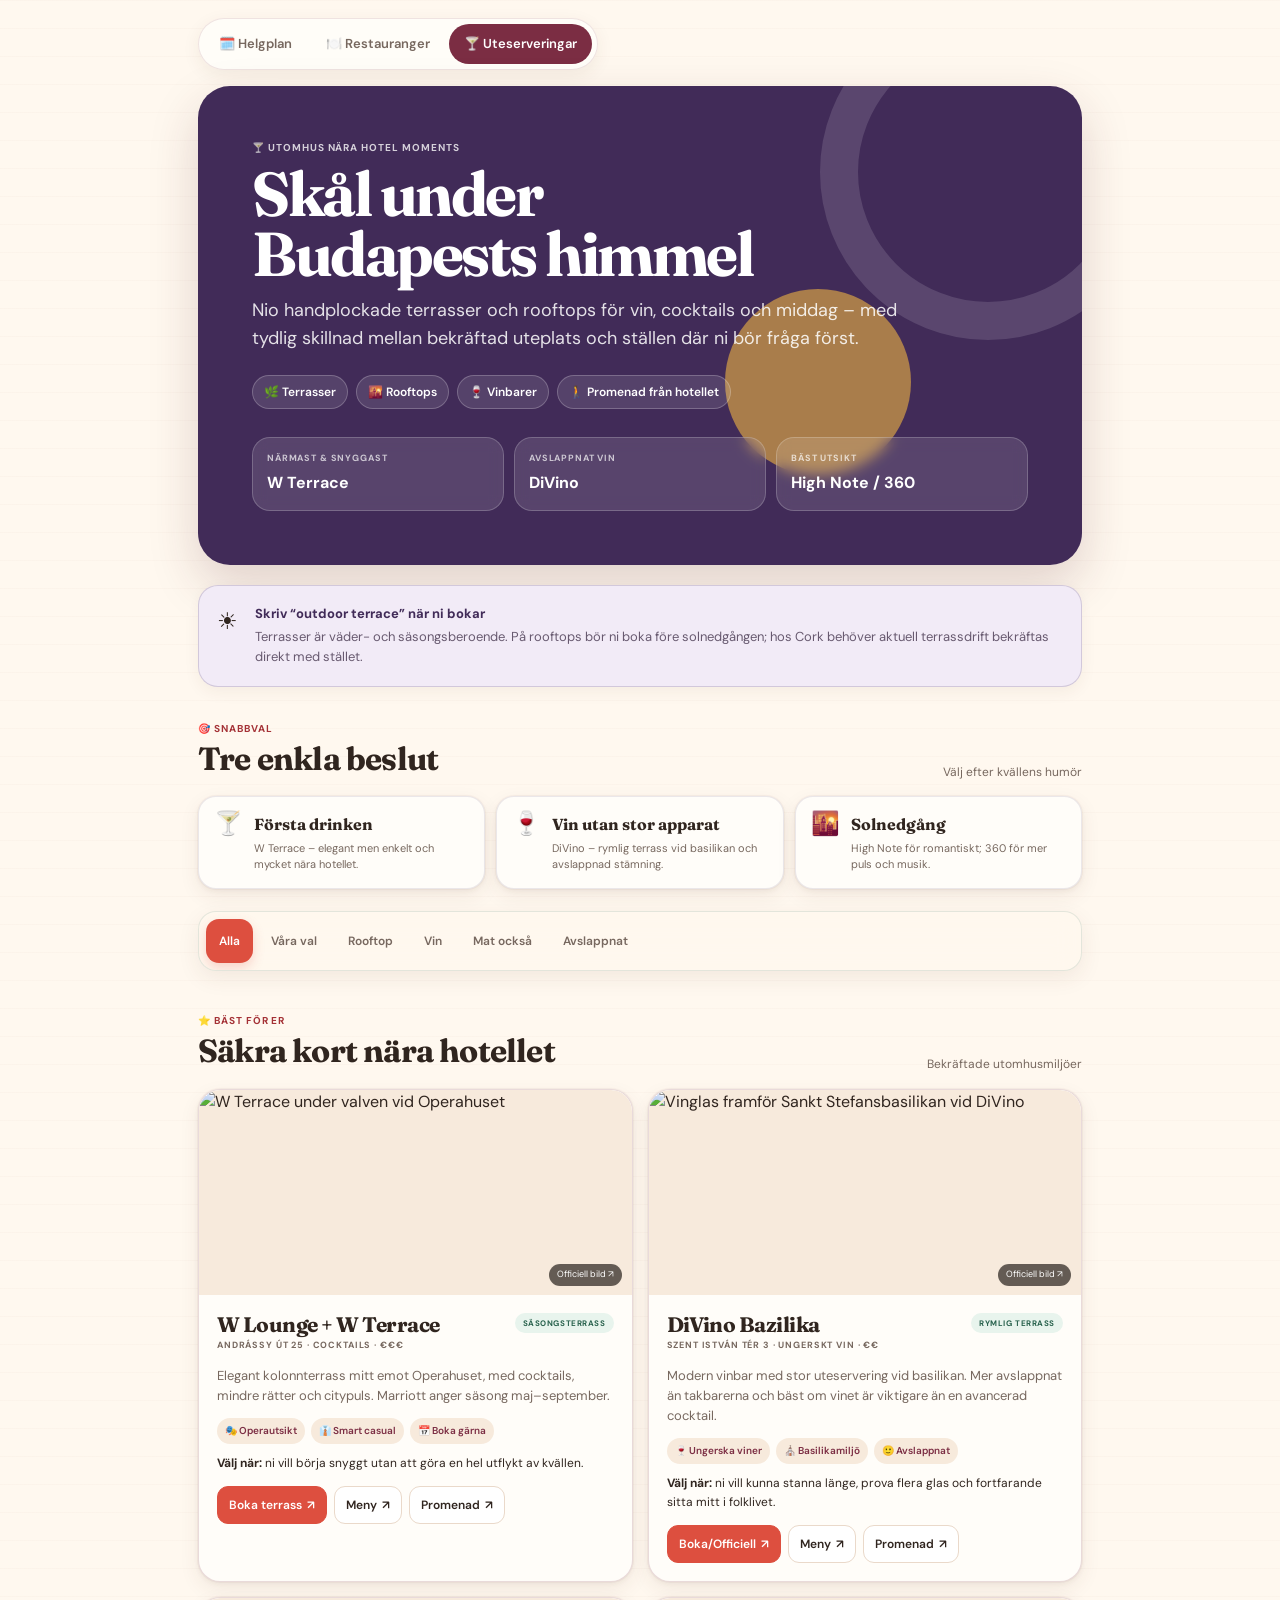
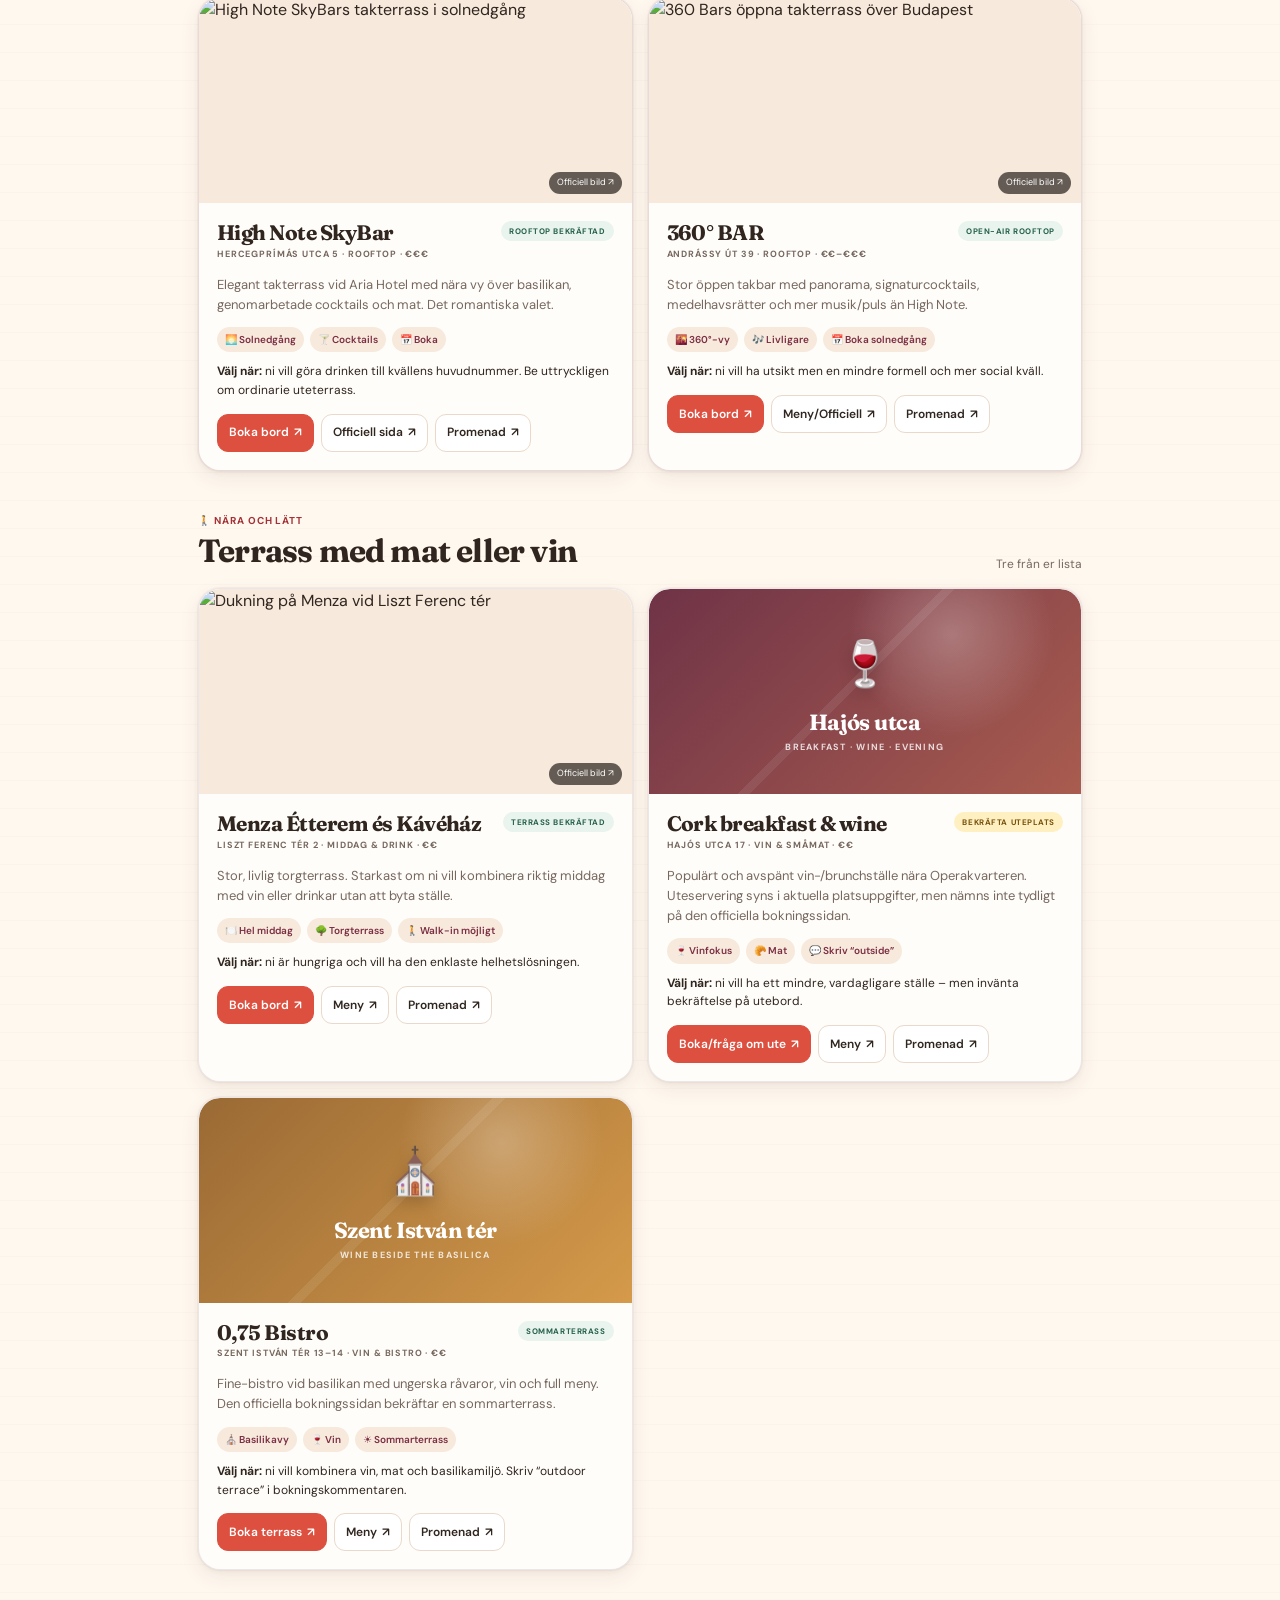
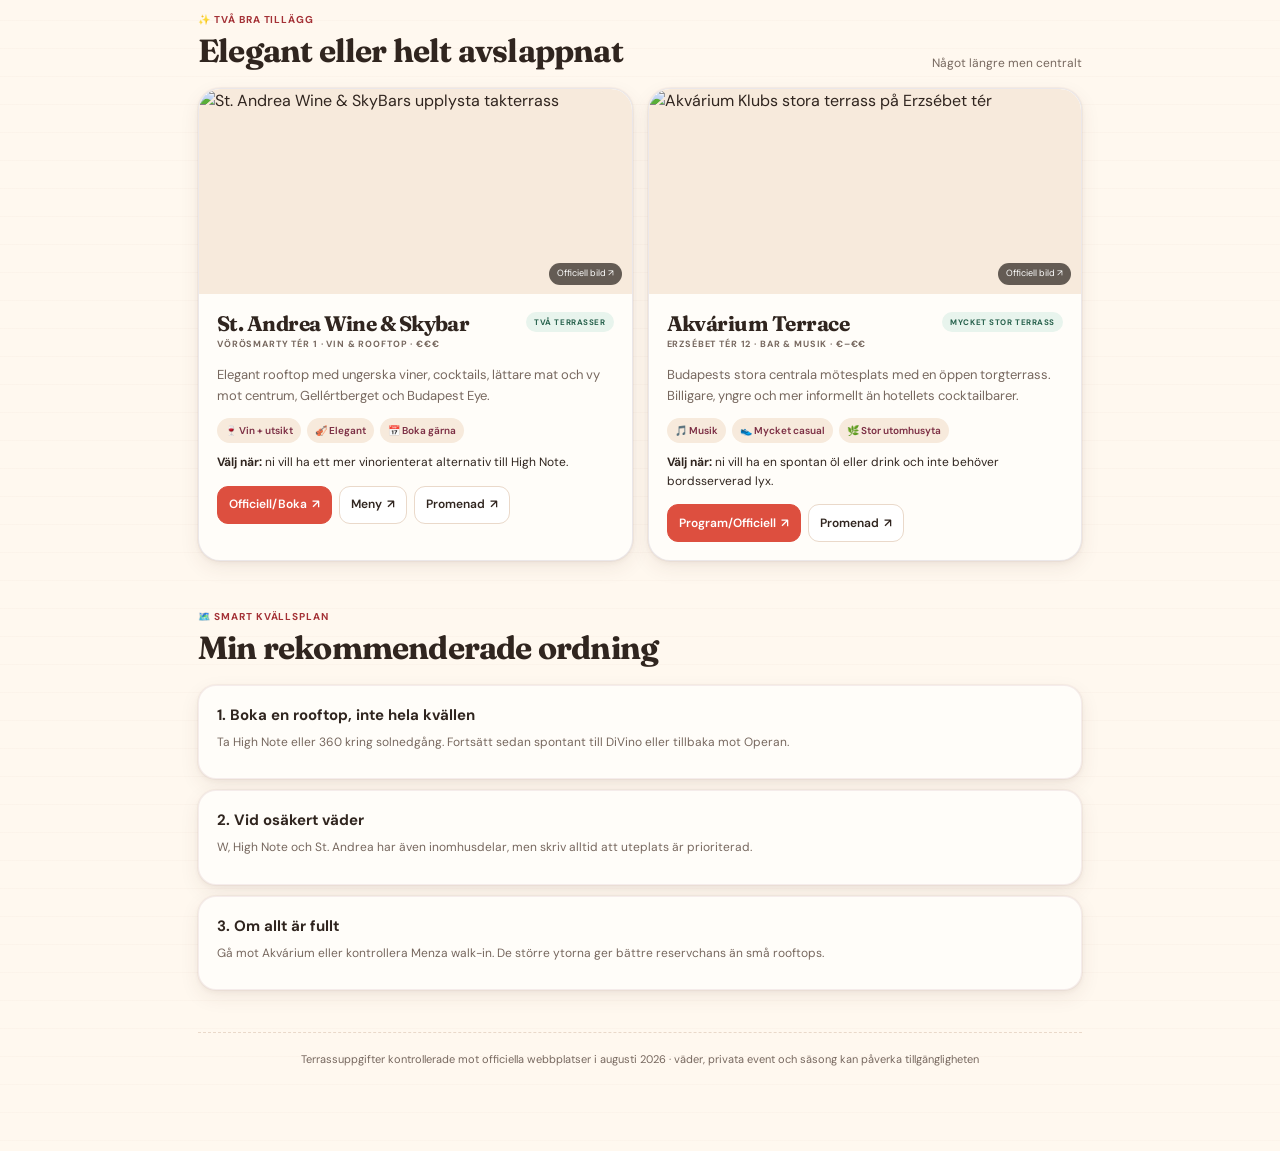
==== commit ea981af4: "Correct seasonal terrace details" ====
--- a/bars.html
+++ b/bars.html
@@ -32,7 +32,7 @@
 
   <aside class="notice terrace-notice">
     <strong>Skriv “outdoor terrace” när ni bokar</strong>
-    <p>Terrasser är väder- och säsongsberoende. På rooftops bör ni boka före solnedgången; hos Cork och 0,75 behöver uteplatsen bekräftas direkt med stället.</p>
+    <p>Terrasser är väder- och säsongsberoende. På rooftops bör ni boka före solnedgången; hos Cork behöver aktuell terrassdrift bekräftas direkt med stället.</p>
   </aside>
 
   <section class="quick-picks" aria-labelledby="quick-title">
@@ -64,8 +64,8 @@
     <div class="bar-list">
       <article class="bar-card featured" data-tags="best food">
         <figure class="bar-photo"><img src="https://mds-assets.marriott.com/cdn-cgi/image/f=auto/cms-platform-for-marriott/w-lounge/w-budapest-terrace-01.jpg?width=1200&height=630" alt="W Terrace under valven vid Operahuset" decoding="async" referrerpolicy="no-referrer"><figcaption><a href="https://www.wloungebudapest.com/" target="_blank" rel="noopener">Officiell bild ↗</a></figcaption></figure>
-        <div class="bar-top"><div><h3>W Lounge & Terrace</h3><div class="sub">Andrássy út 25 · cocktails · €€€</div></div><span class="outdoor confirmed">Terrass bekräftad</span></div>
-        <p class="desc">Elegant kolonnterrass mitt emot Operahuset, med cocktails, mindre rätter och citypuls. Det mest självklara första stoppet från Hotel Moments.</p>
+        <div class="bar-top"><div><h3>W Lounge + W Terrace</h3><div class="sub">Andrássy út 25 · cocktails · €€€</div></div><span class="outdoor confirmed">Säsongsterrass</span></div>
+        <p class="desc">Elegant kolonnterrass mitt emot Operahuset, med cocktails, mindre rätter och citypuls. Marriott anger säsong maj–september.</p>
         <div class="bar-facts"><span>🎭 Operautsikt</span><span>👔 Smart casual</span><span>📅 Boka gärna</span></div>
         <div class="tip"><strong>Välj när:</strong> ni vill börja snyggt utan att göra en hel utflykt av kvällen.</div>
         <div class="actions"><a class="primary" href="https://www.sevenrooms.com/reservations/wlounge/vanity-site" target="_blank" rel="noopener">Boka terrass</a><a href="https://www.wloungebudapest.com/menu" target="_blank" rel="noopener">Meny</a><a href="https://www.google.com/maps/dir/?api=1&origin=Hotel+Moments+Budapest&destination=W+Lounge+Budapest&travelmode=walking" target="_blank" rel="noopener">Promenad</a></div>
@@ -91,7 +91,7 @@
 
       <article class="bar-card featured" data-tags="best rooftop casual food">
         <figure class="bar-photo"><img src="https://www.360bar.hu/wp-content/uploads/2026/07/360bar_budapest_by_sunset-600x400.jpg" alt="360 Bars öppna takterrass över Budapest" loading="lazy" decoding="async" referrerpolicy="no-referrer"><figcaption><a href="https://www.360bar.hu/" target="_blank" rel="noopener">Officiell bild ↗</a></figcaption></figure>
-        <div class="bar-top"><div><h3>360 Bar</h3><div class="sub">Andrássy út 39 · rooftop · €€–€€€</div></div><span class="outdoor confirmed">Open-air rooftop</span></div>
+        <div class="bar-top"><div><h3>360° BAR</h3><div class="sub">Andrássy út 39 · rooftop · €€–€€€</div></div><span class="outdoor confirmed">Open-air rooftop</span></div>
         <p class="desc">Stor öppen takbar med panorama, signaturcocktails, medelhavsrätter och mer musik/puls än High Note.</p>
         <div class="bar-facts"><span>🌇 360°-vy</span><span>🎶 Livligare</span><span>📅 Boka solnedgång</span></div>
         <div class="tip"><strong>Välj när:</strong> ni vill ha utsikt men en mindre formell och mer social kväll.</div>
@@ -117,20 +117,20 @@
 
       <article class="bar-card" data-tags="wine food casual">
         <div class="bar-photo bar-illustration cork-art" role="img" aria-label="Illustration av ett vinglas för Cork Breakfast & Wine"><span>🍷</span><strong>Hajós utca</strong><small>breakfast · wine · evening</small></div>
-        <div class="bar-top"><div><h3>Cork Breakfast & Wine</h3><div class="sub">Hajós utca 17 · vin & småmat · €€</div></div><span class="outdoor check">Bekräfta uteplats</span></div>
+        <div class="bar-top"><div><h3>Cork breakfast & wine</h3><div class="sub">Hajós utca 17 · vin & småmat · €€</div></div><span class="outdoor check">Bekräfta uteplats</span></div>
         <p class="desc">Populärt och avspänt vin-/brunchställe nära Operakvarteren. Uteservering syns i aktuella platsuppgifter, men nämns inte tydligt på den officiella bokningssidan.</p>
         <div class="bar-facts"><span>🍷 Vinfokus</span><span>🥐 Mat</span><span>💬 Skriv “outside”</span></div>
         <div class="tip"><strong>Välj när:</strong> ni vill ha ett mindre, vardagligare ställe – men invänta bekräftelse på utebord.</div>
-        <div class="actions"><a class="primary" href="https://corkbwine.com/" target="_blank" rel="noopener">Boka/Officiell</a><a href="https://www.google.com/maps/dir/?api=1&origin=Hotel+Moments+Budapest&destination=Cork+Breakfast+and+Wine+Budapest&travelmode=walking" target="_blank" rel="noopener">Promenad</a></div>
+        <div class="actions"><a class="primary" href="https://corkbwine.com/booking" target="_blank" rel="noopener">Boka/fråga om ute</a><a href="https://corkbwine.com/menu" target="_blank" rel="noopener">Meny</a><a href="https://www.google.com/maps/dir/?api=1&origin=Hotel+Moments+Budapest&destination=Cork+Breakfast+and+Wine+Budapest&travelmode=walking" target="_blank" rel="noopener">Promenad</a></div>
       </article>
 
       <article class="bar-card" data-tags="wine food casual">
-        <div class="bar-photo bar-illustration basilica-art" role="img" aria-label="Illustration av basilikan och ett vinglas för 0,75 Basilica"><span>⛪</span><strong>Szent István tér</strong><small>wine beside the basilica</small></div>
-        <div class="bar-top"><div><h3>0,75 Basilica Wine Bar & Bistro</h3><div class="sub">Szent István tér 13–14 · vin & bistro · €€</div></div><span class="outdoor check">Bekräfta uteplats</span></div>
-        <p class="desc">Bistroläge direkt vid basilikan med vin och mat. Terrassen är väl dokumenterad i platsbilder och gästinformation, men stället saknar en tydlig aktuell officiell webbplats.</p>
-        <div class="bar-facts"><span>⛪ Basilikavy</span><span>🍷 Vin</span><span>📍 Kontrollera på plats</span></div>
-        <div class="tip"><strong>Välj när:</strong> det finns ett ledigt utebord och ni vill ha basilikan nära – annars är DiVino det säkrare vinvalet.</div>
-        <div class="actions"><a class="primary" href="https://www.google.com/maps/search/?api=1&query=0.75+Basilica+Wine+Bar+Budapest" target="_blank" rel="noopener">Kontrollera i Maps</a><a href="https://www.google.com/maps/dir/?api=1&origin=Hotel+Moments+Budapest&destination=0.75+Basilica+Wine+Bar+Budapest&travelmode=walking" target="_blank" rel="noopener">Promenad</a></div>
+        <div class="bar-photo bar-illustration basilica-art" role="img" aria-label="Illustration av basilikan och ett vinglas för 0,75 Bistro"><span>⛪</span><strong>Szent István tér</strong><small>wine beside the basilica</small></div>
+        <div class="bar-top"><div><h3>0,75 Bistro</h3><div class="sub">Szent István tér 13–14 · vin & bistro · €€</div></div><span class="outdoor confirmed">Sommarterrass</span></div>
+        <p class="desc">Fine-bistro vid basilikan med ungerska råvaror, vin och full meny. Den officiella bokningssidan bekräftar en sommarterrass.</p>
+        <div class="bar-facts"><span>⛪ Basilikavy</span><span>🍷 Vin</span><span>☀️ Sommarterrass</span></div>
+        <div class="tip"><strong>Välj när:</strong> ni vill kombinera vin, mat och basilikamiljö. Skriv “outdoor terrace” i bokningskommentaren.</div>
+        <div class="actions"><a class="primary" href="https://reservours.com/075bistro/tablereservation/en" target="_blank" rel="noopener">Boka terrass</a><a href="https://075bistro.hu/qr_menu/etlap/" target="_blank" rel="noopener">Meny</a><a href="https://www.google.com/maps/dir/?api=1&origin=Hotel+Moments+Budapest%2C+Andr%C3%A1ssy+%C3%BAt+8%2C+1061+Budapest&destination=1051+Budapest%2C+Szent+Istv%C3%A1n+t%C3%A9r+13-14&travelmode=walking" target="_blank" rel="noopener">Promenad</a></div>
       </article>
     </div>
   </section>
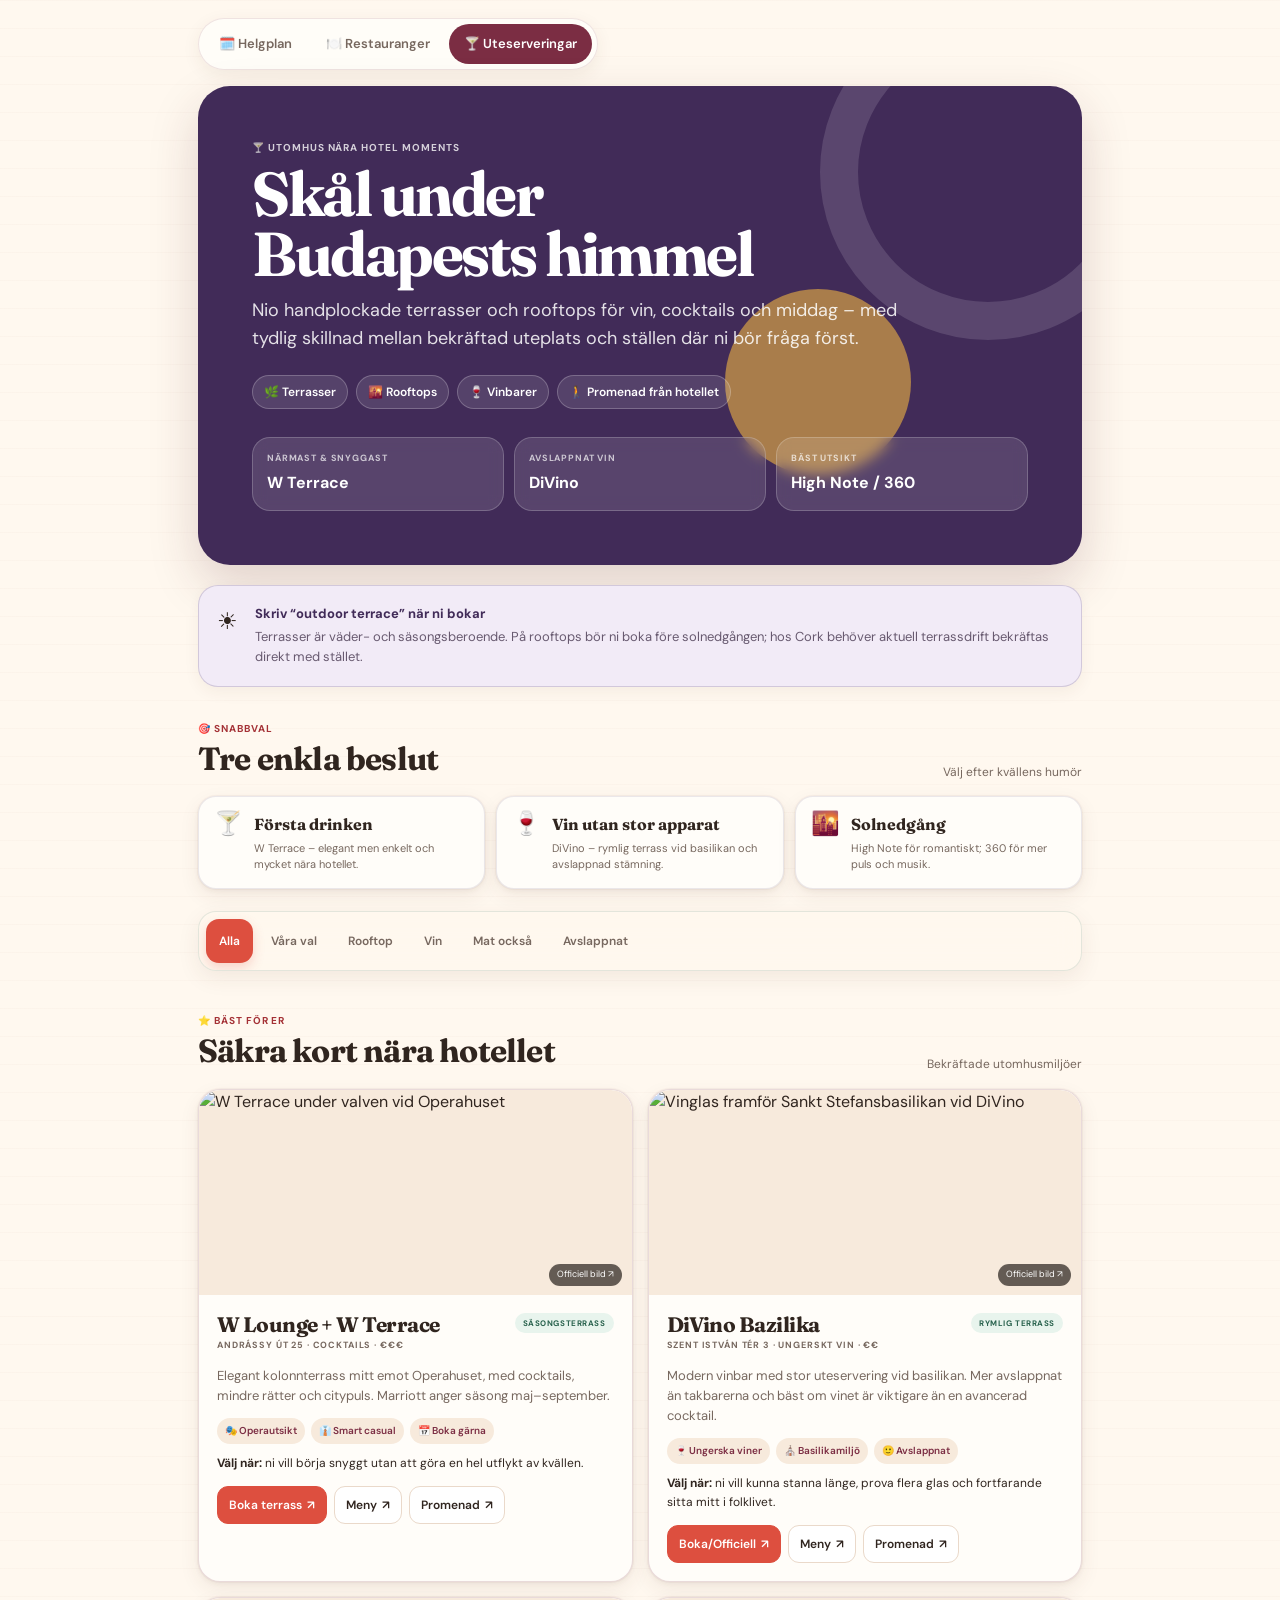
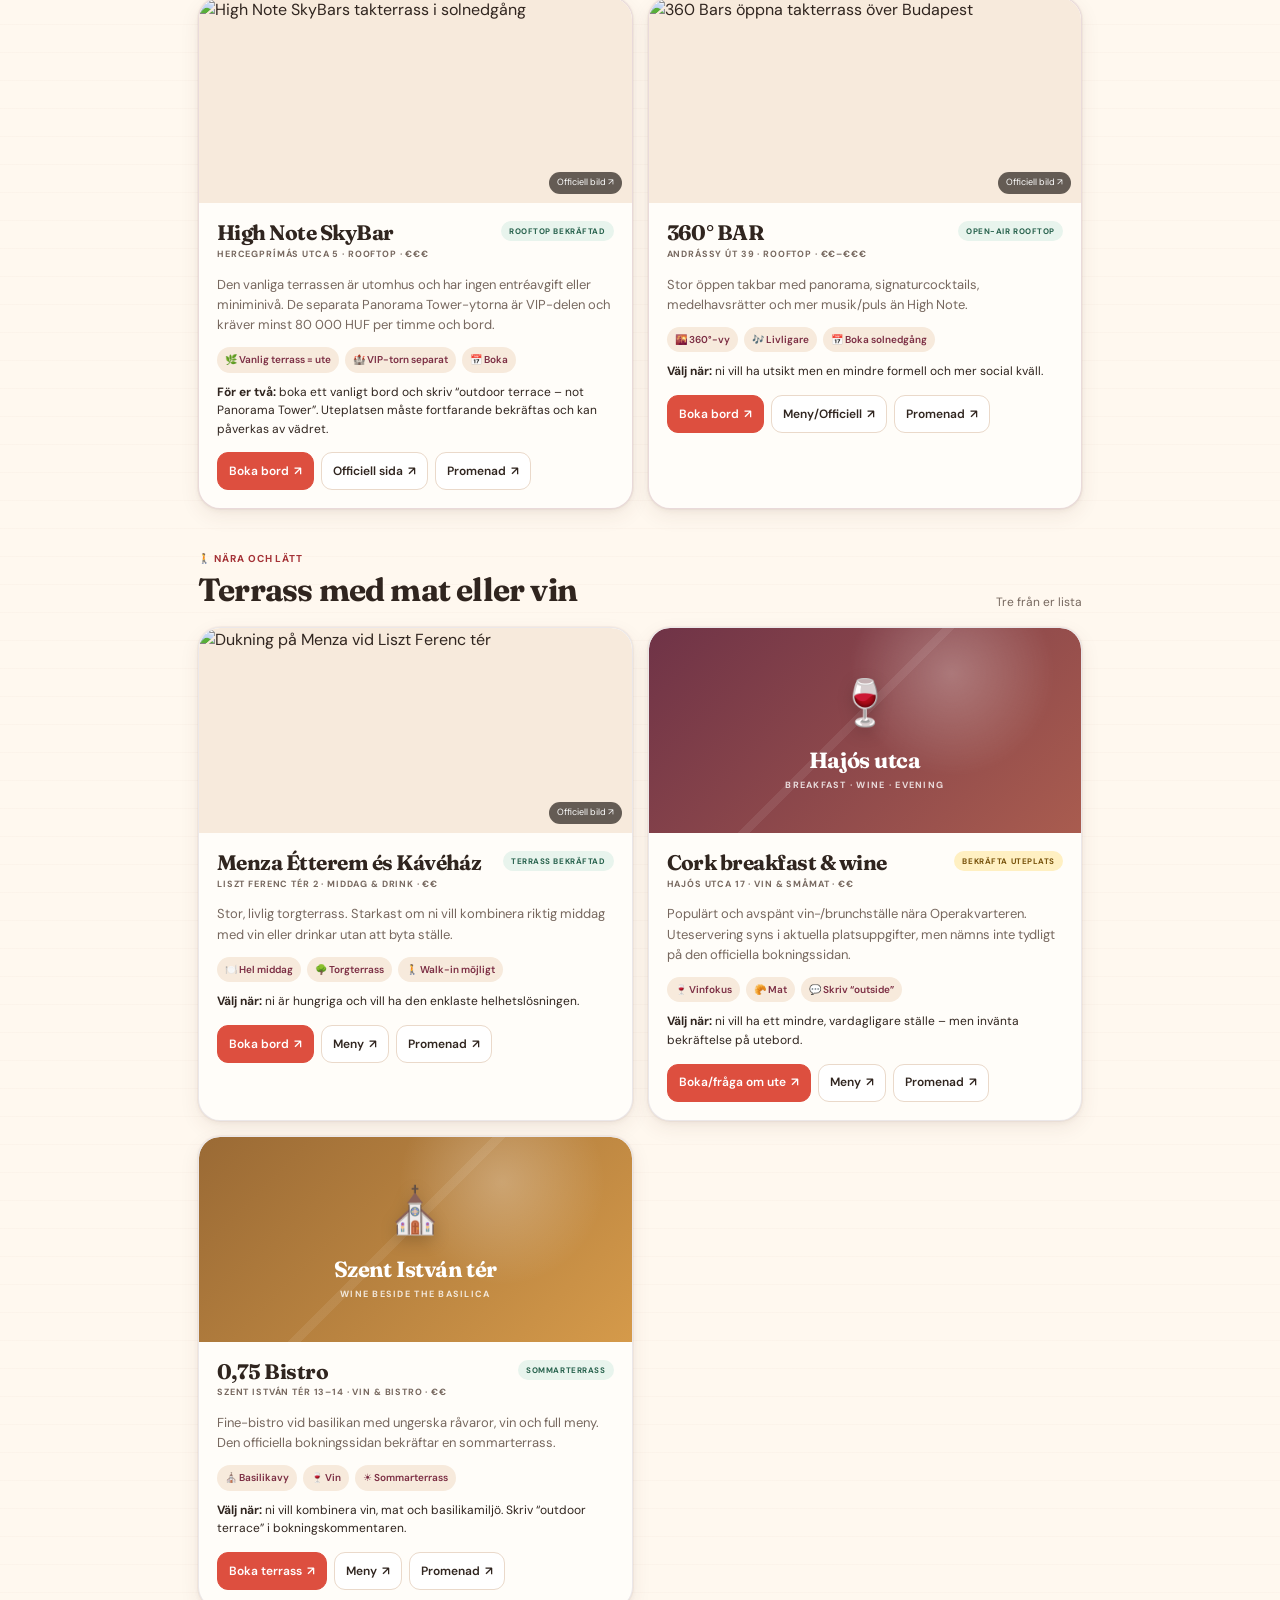
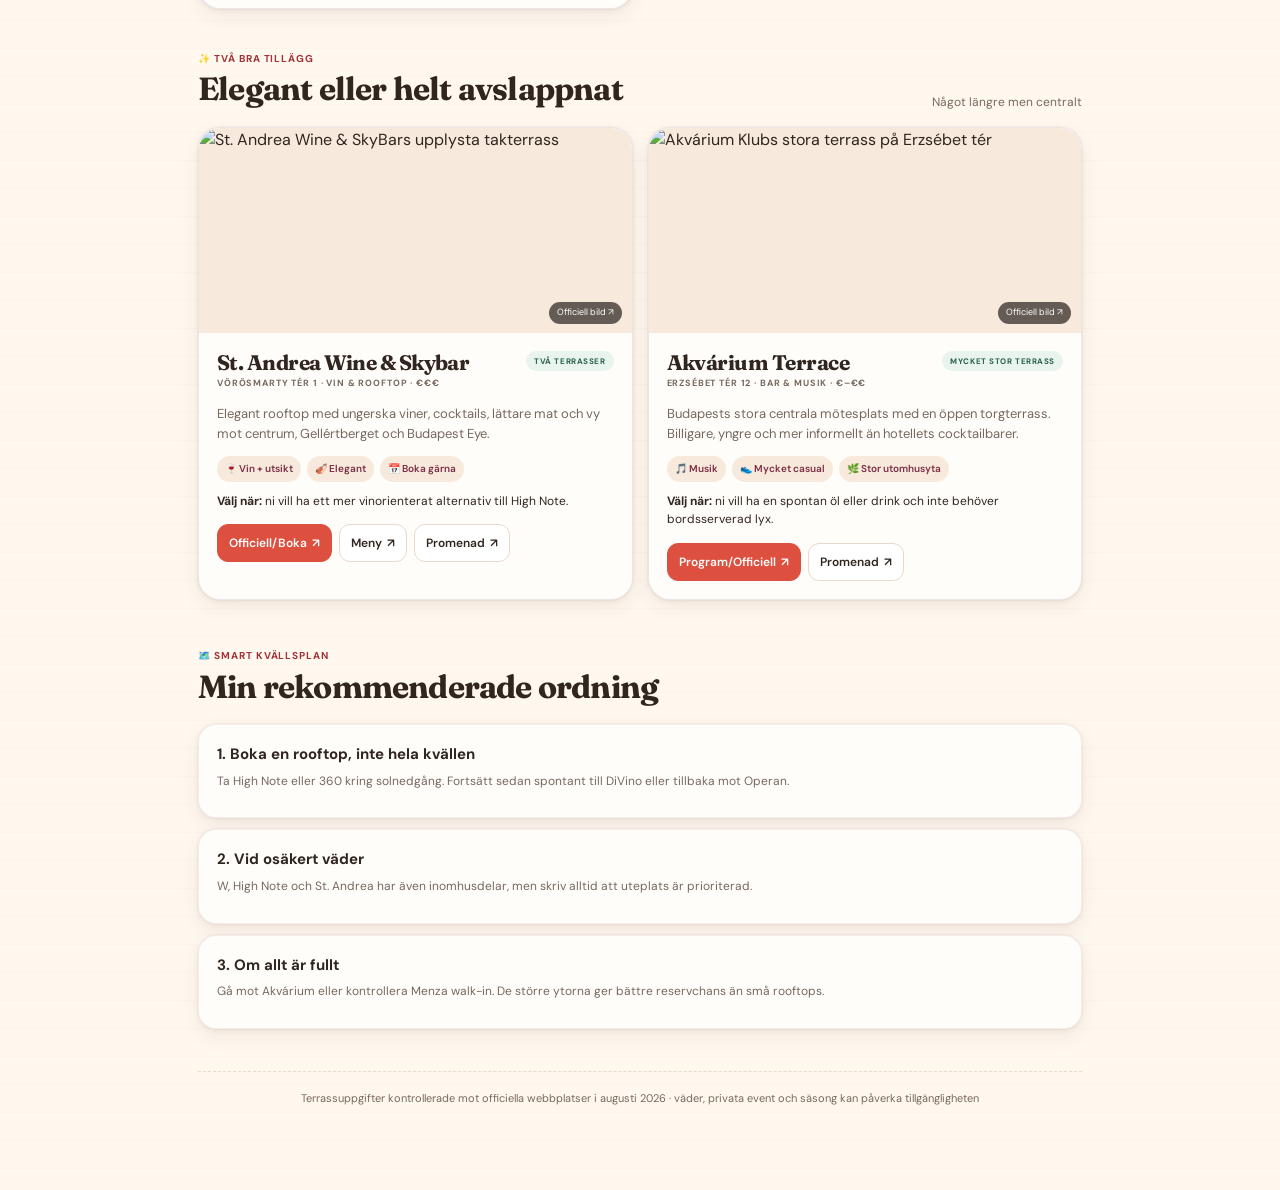
==== commit 8d7837f5: "Clarify High Note terrace options" ====
--- a/bars.html
+++ b/bars.html
@@ -83,9 +83,9 @@
       <article class="bar-card featured" data-tags="best rooftop food">
         <figure class="bar-photo"><img src="https://highnoteskybar.hu/wp-content/uploads/2017/07/Koktelparti-hignnoteskybar1.jpg" alt="High Note SkyBars takterrass i solnedgång" loading="lazy" decoding="async" referrerpolicy="no-referrer"><figcaption><a href="https://highnoteskybar.hu/en/" target="_blank" rel="noopener">Officiell bild ↗</a></figcaption></figure>
         <div class="bar-top"><div><h3>High Note SkyBar</h3><div class="sub">Hercegprímás utca 5 · rooftop · €€€</div></div><span class="outdoor confirmed">Rooftop bekräftad</span></div>
-        <p class="desc">Elegant takterrass vid Aria Hotel med nära vy över basilikan, genomarbetade cocktails och mat. Det romantiska valet.</p>
-        <div class="bar-facts"><span>🌅 Solnedgång</span><span>🍸 Cocktails</span><span>📅 Boka</span></div>
-        <div class="tip"><strong>Välj när:</strong> ni vill göra drinken till kvällens huvudnummer. Be uttryckligen om ordinarie uteterrass.</div>
+        <p class="desc">Den vanliga terrassen är utomhus och har ingen entréavgift eller miniminivå. De separata Panorama Tower-ytorna är VIP-delen och kräver minst 80 000 HUF per timme och bord.</p>
+        <div class="bar-facts"><span>🌿 Vanlig terrass = ute</span><span>🏰 VIP-torn separat</span><span>📅 Boka</span></div>
+        <div class="tip"><strong>För er två:</strong> boka ett vanligt bord och skriv “outdoor terrace – not Panorama Tower”. Uteplatsen måste fortfarande bekräftas och kan påverkas av vädret.</div>
         <div class="actions"><a class="primary" href="https://highnoteskybar.hu/en/reservations-high-note-skybar-aria-hotel-rooftop-bar-hercegprimas-street-5-budapest-h-1051-hungary/" target="_blank" rel="noopener">Boka bord</a><a href="https://highnoteskybar.hu/en/" target="_blank" rel="noopener">Officiell sida</a><a href="https://www.google.com/maps/dir/?api=1&origin=Hotel+Moments+Budapest&destination=High+Note+SkyBar&travelmode=walking" target="_blank" rel="noopener">Promenad</a></div>
       </article>
 
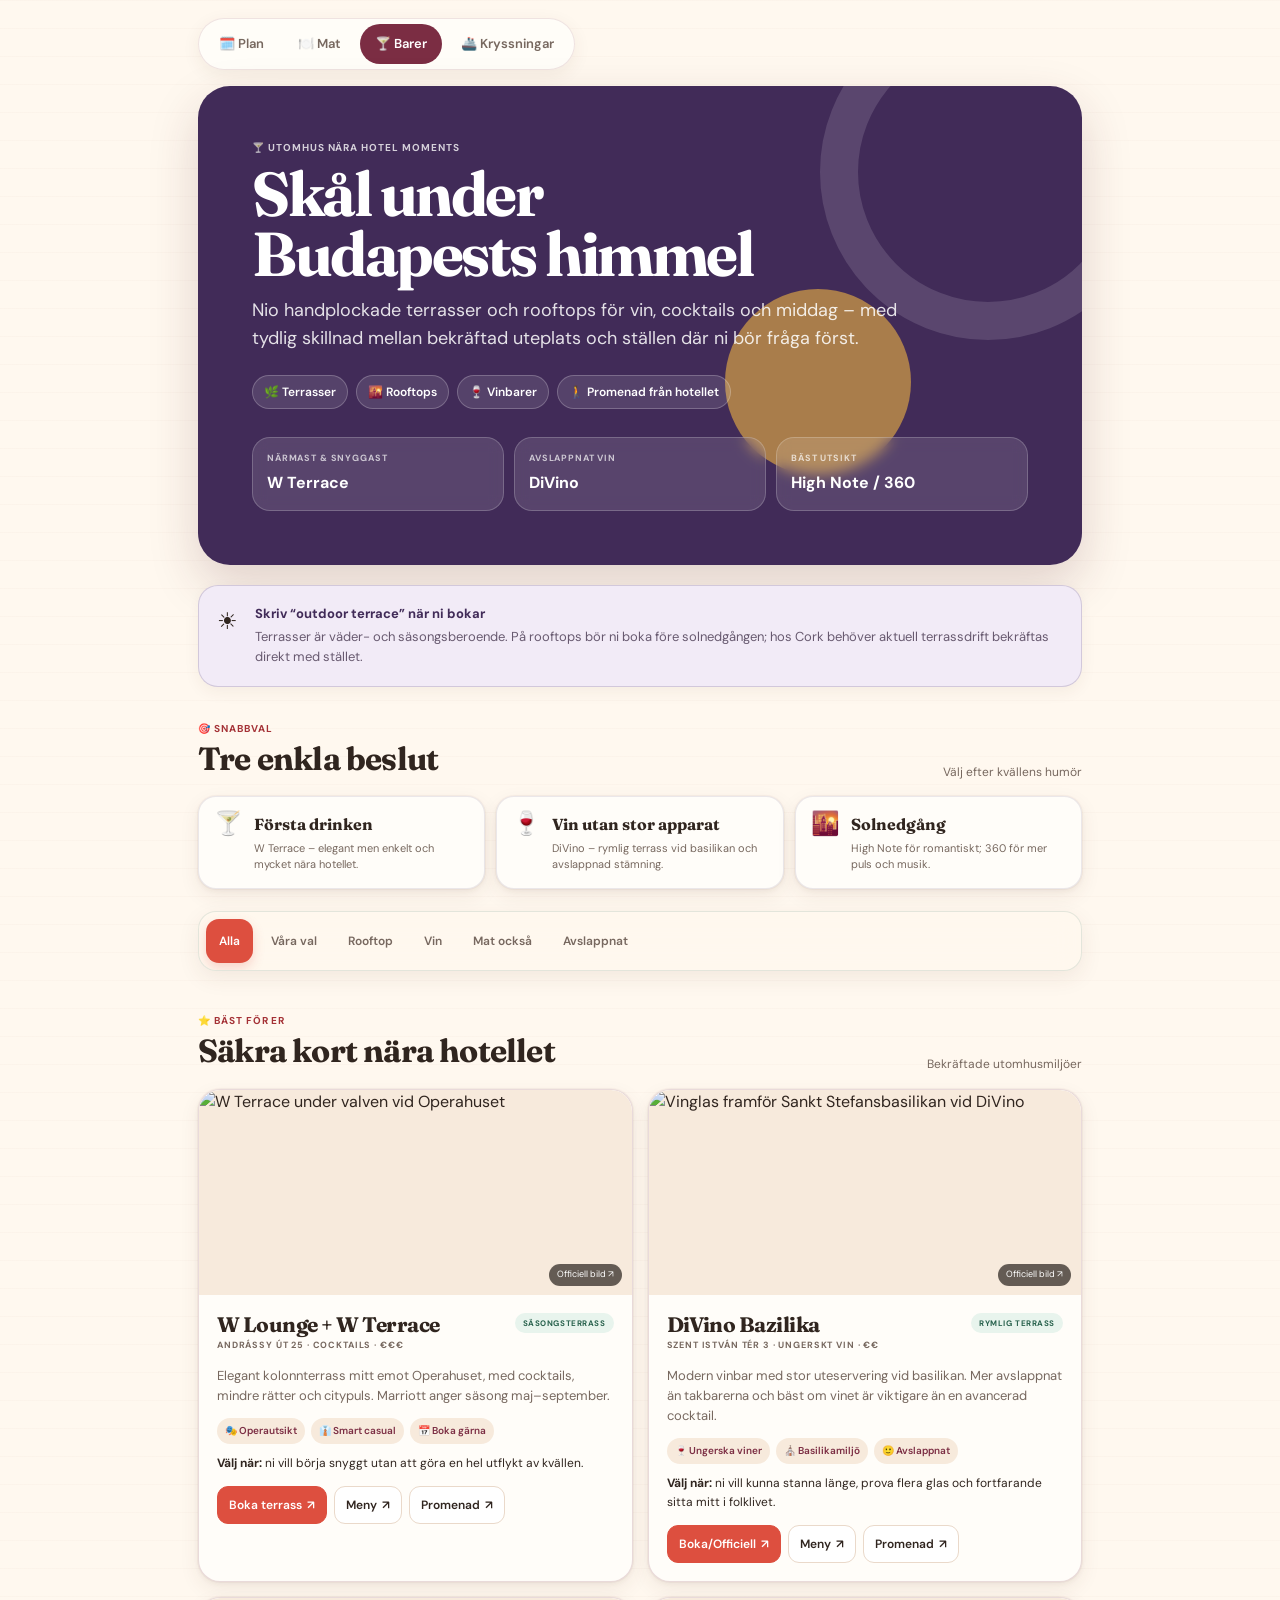
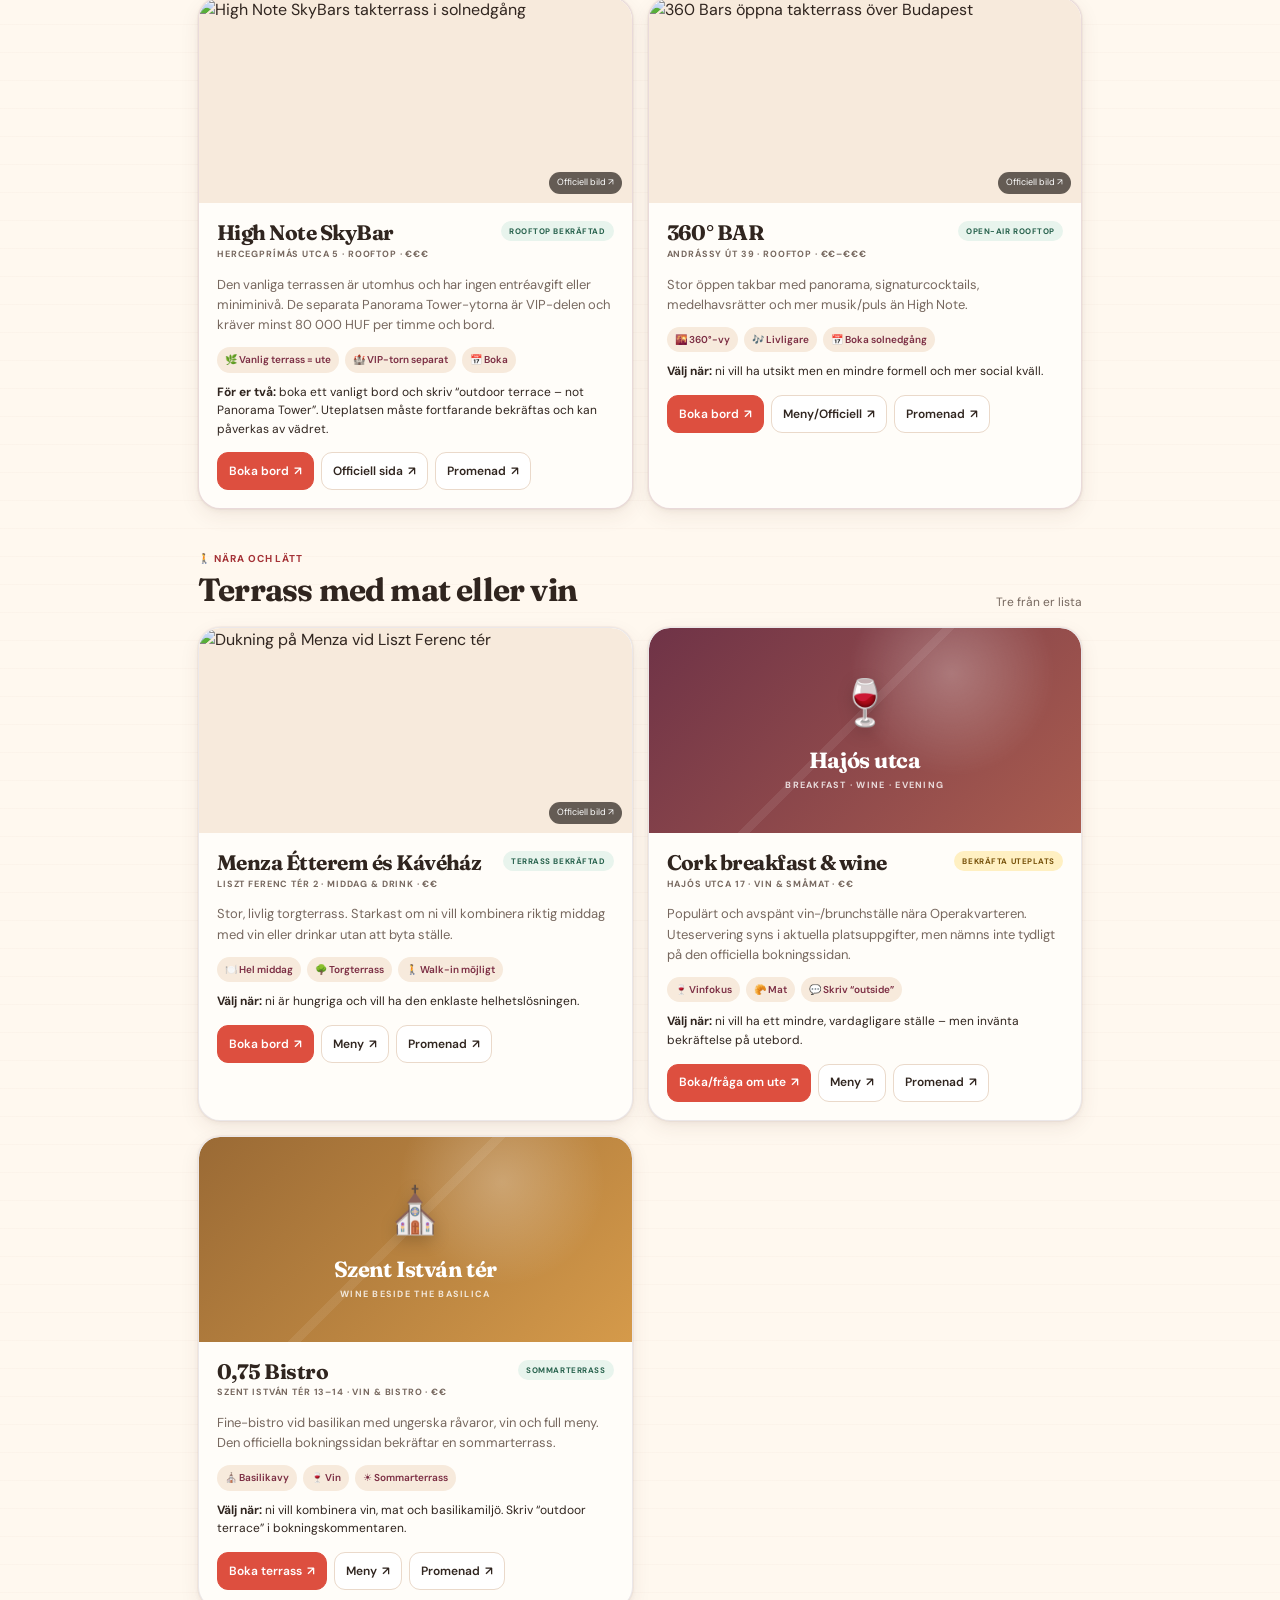
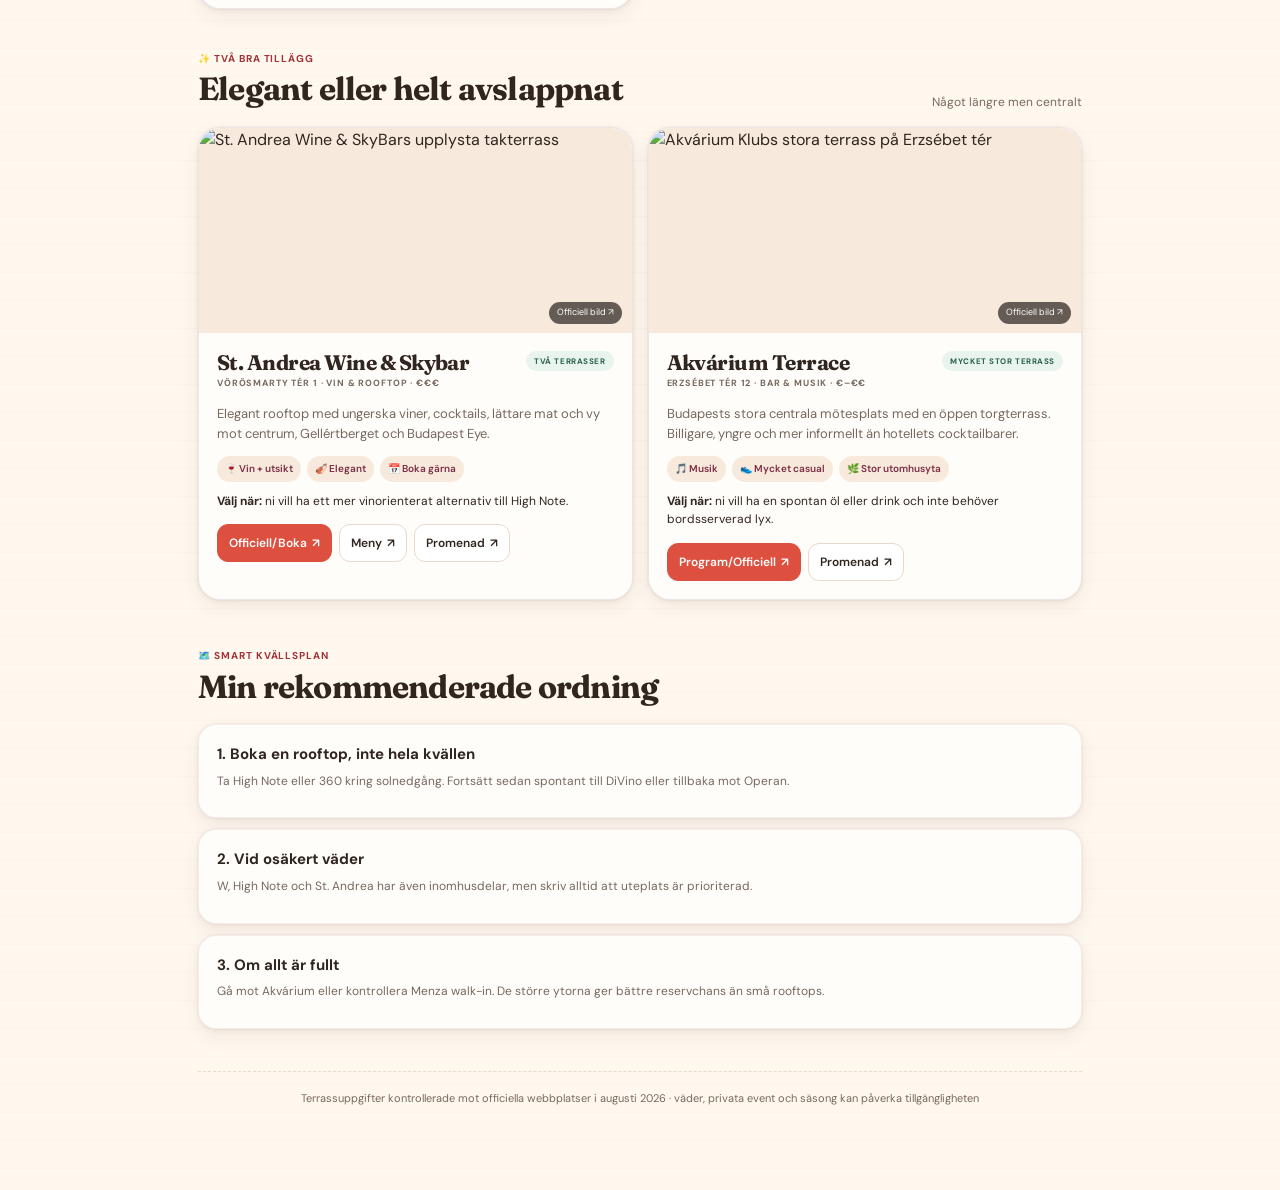
==== commit 6c5d59cd: "Add tonight's Danube cruise comparison" ====
--- a/bars.html
+++ b/bars.html
@@ -11,9 +11,10 @@
 <body class="bars-page">
 <main class="app">
   <nav class="site-nav" aria-label="Guide">
-    <a href="index.html">🗓️ Helgplan</a>
-    <a href="restaurants.html">🍽️ Restauranger</a>
-    <a class="active" href="bars.html" aria-current="page">🍸 Uteserveringar</a>
+    <a href="index.html">🗓️ Plan</a>
+    <a href="restaurants.html">🍽️ Mat</a>
+    <a class="active" href="bars.html" aria-current="page">🍸 Barer</a>
+    <a href="cruises.html">🚢 Kryssningar</a>
   </nav>
 
   <header class="hero">
--- a/theme.css
+++ b/theme.css
@@ -372,14 +372,67 @@
 .bar-facts span{padding:5px 8px;border-radius:999px;background:var(--soft);color:var(--wine);font-size:10px;font-weight:600}
 .bar-plan{margin-top:48px}
 
+/* Danube cruise comparison */
+.cruises-page .hero::before{
+  background:
+    linear-gradient(100deg,rgba(13,47,68,.96) 0%,rgba(20,67,91,.88) 56%,rgba(20,67,91,.58) 100%),
+    url('assets/parliament.webp') center 42%/cover;
+}
+.cruises-page .hero::after{border-color:rgba(255,255,255,.11);box-shadow:-170px 210px 0 -75px rgba(244,185,66,.62)}
+.cruises-page .hero h1{max-width:730px}
+.cruise-alert{border-color:rgba(184,107,30,.3);background:#fff0c9}
+.cruise-alert::before{content:""}
+.cruise-alert{padding-left:20px}
+.cruise-alert a{color:#6d4111;font-weight:700}
+.cruise-verdict{display:grid;grid-template-columns:minmax(0,1.55fr) minmax(230px,.75fr);gap:14px;margin:28px 0;padding:22px;border:1px solid rgba(21,63,89,.13);border-radius:26px;background:linear-gradient(135deg,#eaf4f6,#fffaf2);box-shadow:var(--shadow)}
+.verdict-copy p,.verdict-alt p{margin:7px 0 0;color:var(--muted);font-size:13px}
+.verdict-actions{display:flex;flex-wrap:wrap;gap:8px;margin-top:16px}
+.verdict-actions a{display:inline-flex;align-items:center;justify-content:center;min-height:40px;padding:9px 13px;border:1px solid rgba(21,63,89,.18);border-radius:12px;background:#fff;color:#153f59;font-size:12px;font-weight:700;text-decoration:none}
+.verdict-actions a.primary{border-color:#153f59;background:#153f59;color:#fff}
+.verdict-actions a::after{content:"↗";margin-left:6px}
+.verdict-alt{align-self:stretch;padding:17px;border-radius:19px;background:#153f59;color:#fff}
+.verdict-alt span{display:block;color:rgba(255,255,255,.7);font-size:10px;font-weight:700;letter-spacing:.09em;text-transform:uppercase}
+.verdict-alt strong{display:block;margin-top:8px;font-family:'Fraunces',Georgia,serif;font-size:23px;line-height:1.1}
+.verdict-alt p{color:rgba(255,255,255,.78)}
+.cruise-table-wrap{max-width:100%;overflow-x:auto;border:1px solid rgba(21,63,89,.12);border-radius:20px;background:var(--card);box-shadow:var(--shadow);scrollbar-width:thin}
+.cruise-table{width:100%;min-width:830px;border-collapse:collapse;font-size:12px}
+.cruise-table th,.cruise-table td{padding:13px 14px;border-bottom:1px solid var(--line);text-align:left;vertical-align:top}
+.cruise-table th{background:#edf5f7;color:#153f59;font-size:9px;letter-spacing:.09em;text-transform:uppercase}
+.cruise-table tbody tr:last-child td{border-bottom:0}
+.cruise-table tr.best td{background:#fff8df}
+.cruise-table td:last-child{color:var(--good);font-weight:700}
+.table-note{margin:9px 3px 0;color:var(--muted);font-size:10px}
+.swipe-hint{display:none;margin:-6px 2px 8px;color:#17465f;font-size:10px;font-weight:700;text-align:right}
+.cruise-grid{display:grid;grid-template-columns:repeat(2,minmax(0,1fr));gap:15px}
+.cruise-card{min-width:0;padding:18px;border:1px solid rgba(21,63,89,.11);border-radius:var(--radius);background:var(--card);box-shadow:var(--shadow);transition:transform .2s ease,box-shadow .2s ease}
+.cruise-card:hover{transform:translateY(-2px);box-shadow:var(--shadow-hover)}
+.cruise-card.featured{border-color:rgba(244,185,66,.62);background:linear-gradient(180deg,#fff9e8,#fffdf9 38%)}
+.cruise-card.dinner{border-color:rgba(123,45,67,.16)}
+.cruise-card.premium{background:linear-gradient(180deg,#fff4ef,#fffdf9 38%)}
+.cruise-card-head{display:flex;align-items:center;justify-content:space-between;gap:10px;margin-bottom:13px}
+.cruise-icon{display:grid;place-items:center;width:44px;height:44px;flex:none;border-radius:15px;background:#e7f2f5;font-size:23px;box-shadow:inset 0 0 0 1px rgba(21,63,89,.08)}
+.cruise-icon.sunset{background:#fff0c8}.cruise-icon.value{background:#e8f4ed}.cruise-icon.drinks{background:#f7e8ef}.cruise-icon.dinner-icon{background:#f6e7e3}.cruise-icon.romance{background:#eee5f3}
+.live-status{max-width:70%;padding:6px 9px;border-radius:999px;background:var(--goodBg);color:var(--good);font-size:9px;font-weight:700;line-height:1.2;text-align:center}
+.cruise-card h3{margin:5px 0 0;color:var(--text);font-family:'Fraunces',Georgia,serif;font-size:22px;line-height:1.12;letter-spacing:-.025em}
+.cruise-card>p{margin:13px 0 0;color:var(--muted);font-size:12px}
+.cruise-facts{display:flex;flex-wrap:wrap;gap:6px;margin-top:12px}
+.cruise-facts span{padding:5px 8px;border-radius:999px;background:#edf5f7;color:#17465f;font-size:10px;font-weight:700}
+.cruise-fit{margin-top:12px;padding:11px 12px;border-radius:13px;background:var(--soft);color:#5f5047;font-size:11px}
+.cruise-fit strong{color:var(--text)}
+.sold-out-note{margin-top:22px;border-color:rgba(123,45,67,.16);background:#f7edf0}
+.sold-out-note::before{content:"⏱️"}
+.sold-out-note strong{color:var(--wine)}
+.sold-out-note p{color:#6f5961}
+.cruise-practical{margin-top:42px}
+
 .footer{margin-top:42px;padding-top:18px;border-top:1px dashed var(--line);color:var(--muted);font-size:11px;text-align:center}
 
 :focus-visible{outline:3px solid rgba(244,185,66,.9);outline-offset:3px}
 
 @media(max-width:680px){
   .app{padding:12px 12px 52px}
-  .site-nav{margin-bottom:12px}
-  .site-nav a{padding:9px 10px;font-size:12px}
+  .site-nav{display:grid;grid-template-columns:repeat(4,minmax(0,1fr));width:100%;margin-bottom:12px}
+  .site-nav a{justify-content:center;min-width:0;padding:9px 5px;font-size:11px;text-align:center}
   .hero{padding:30px 22px;border-radius:26px}
   .hero::after{right:-118px;top:-110px}
   .hero h1{font-size:clamp(34px,12vw,49px)}
@@ -416,10 +469,16 @@
   .bar-list{grid-template-columns:1fr}
   .bar-card{padding:15px 14px}
   .bar-photo{height:205px;margin:-15px -14px 16px}
+  .cruises-page .hero h1{font-size:clamp(33px,10.4vw,45px);overflow-wrap:anywhere;text-wrap:wrap}
+  .cruise-verdict{grid-template-columns:1fr;padding:17px}
+  .cruise-grid{grid-template-columns:1fr}
+  .cruise-card{padding:15px 14px}
+  .cruise-table{min-width:780px}
+  .swipe-hint{display:block}
 }
 
 @media(max-width:390px){
-  .site-nav a{padding:9px 7px;font-size:11px}
+  .site-nav a{padding:9px 3px;font-size:10px}
   .hero-vibes span{font-size:11px}
   .metric strong{font-size:14px}
   .tabs button span{font-size:11px}
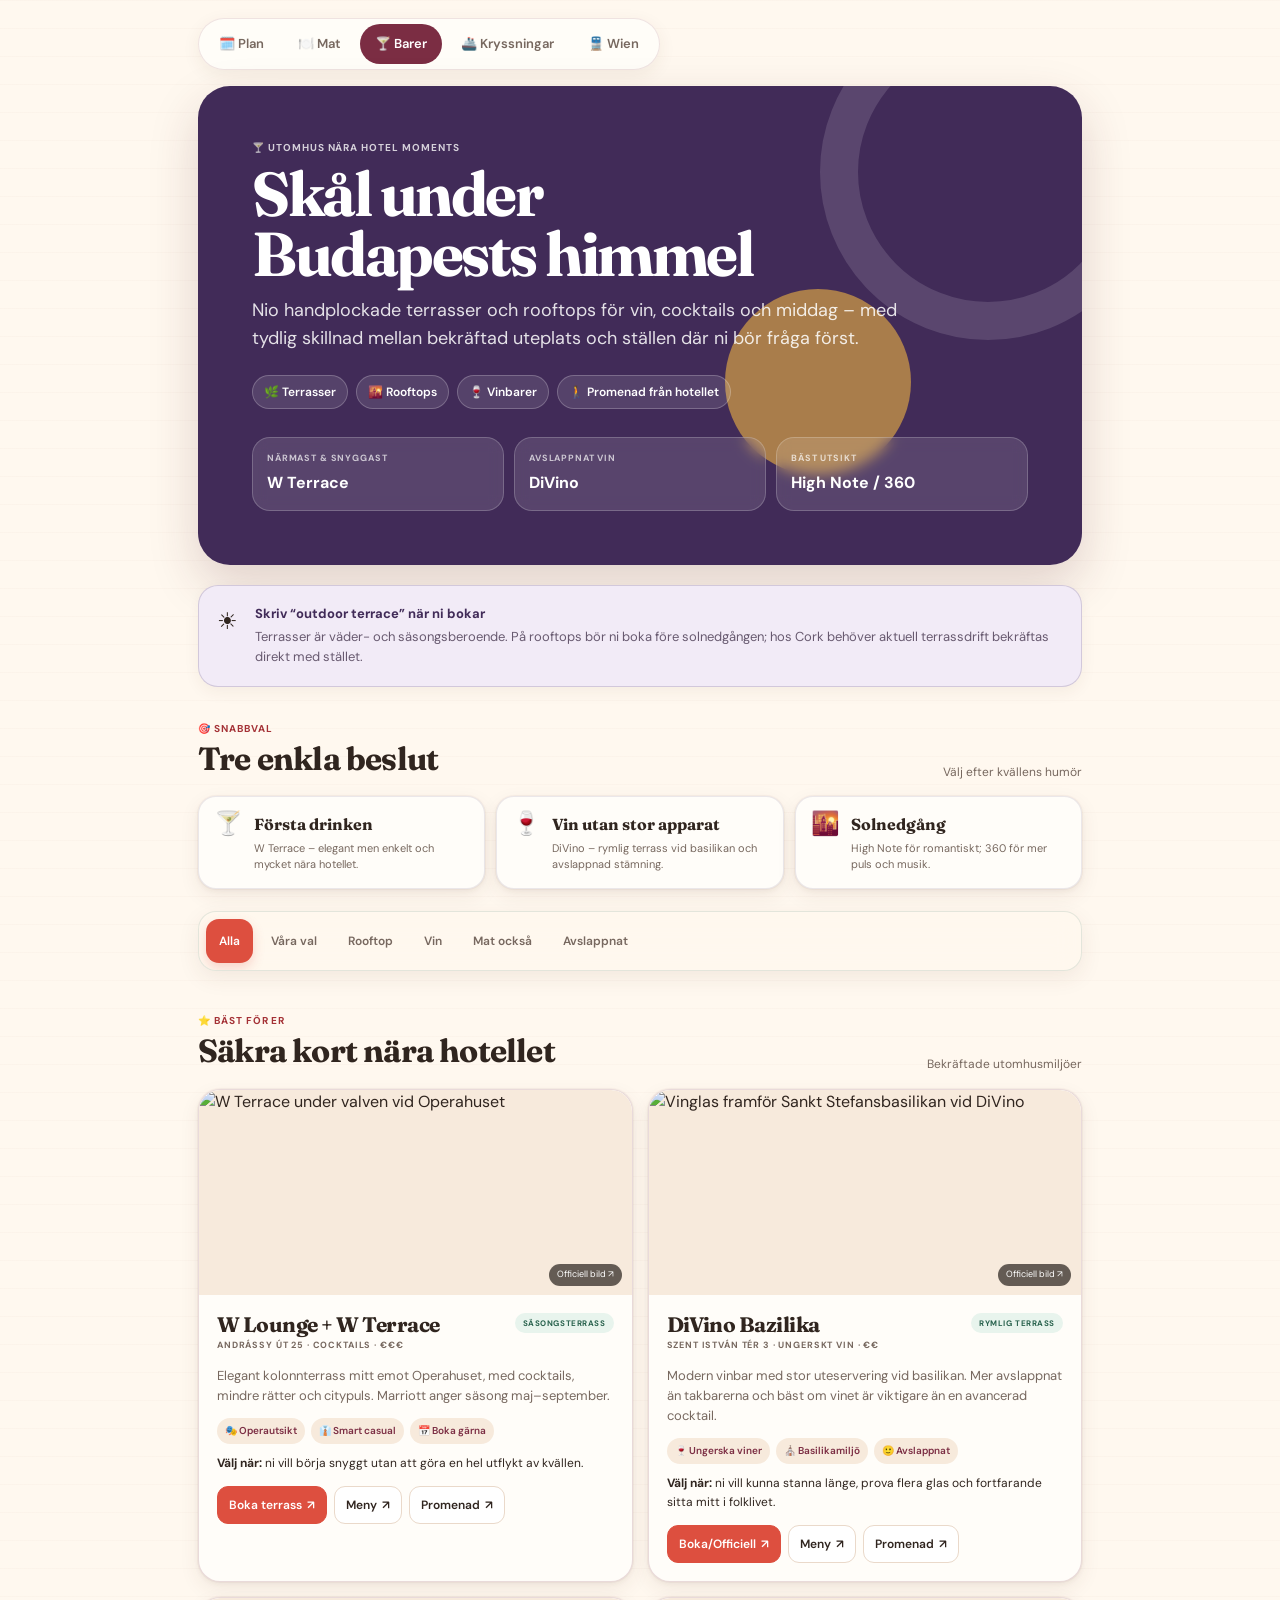
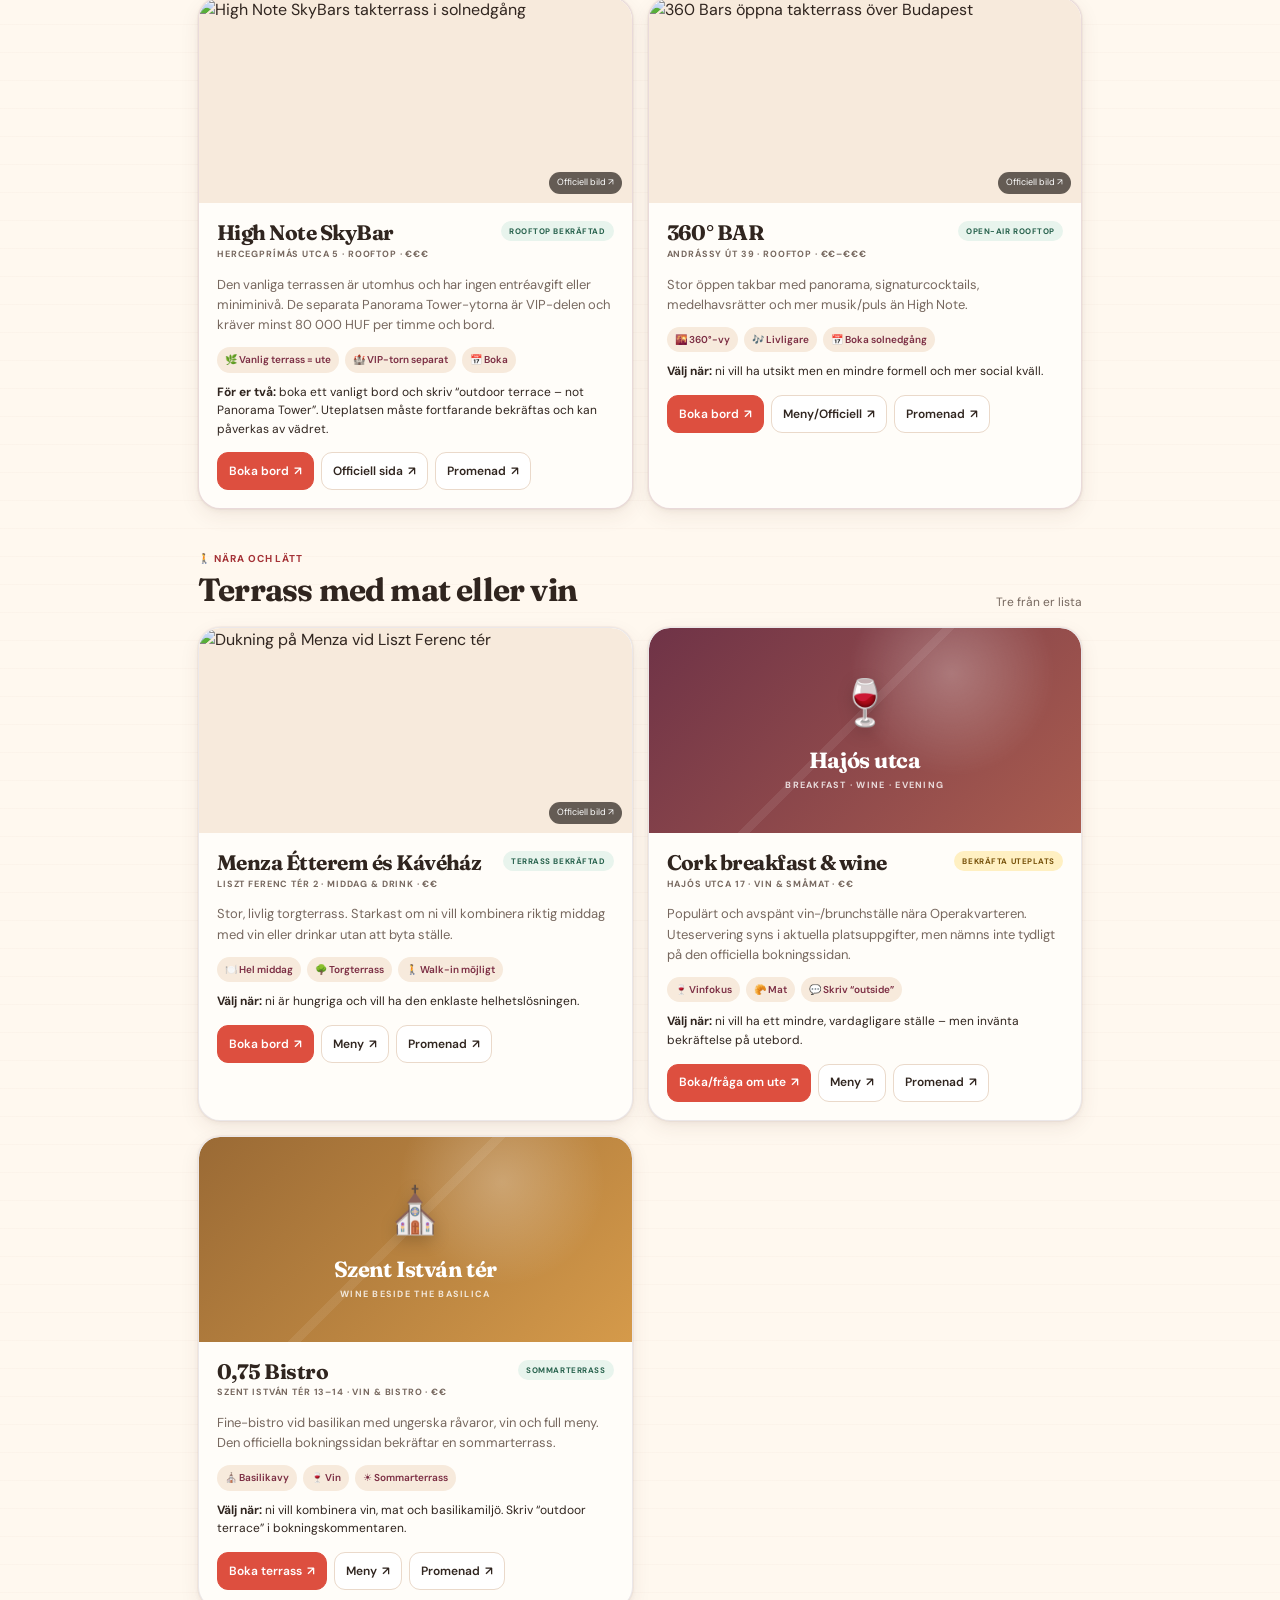
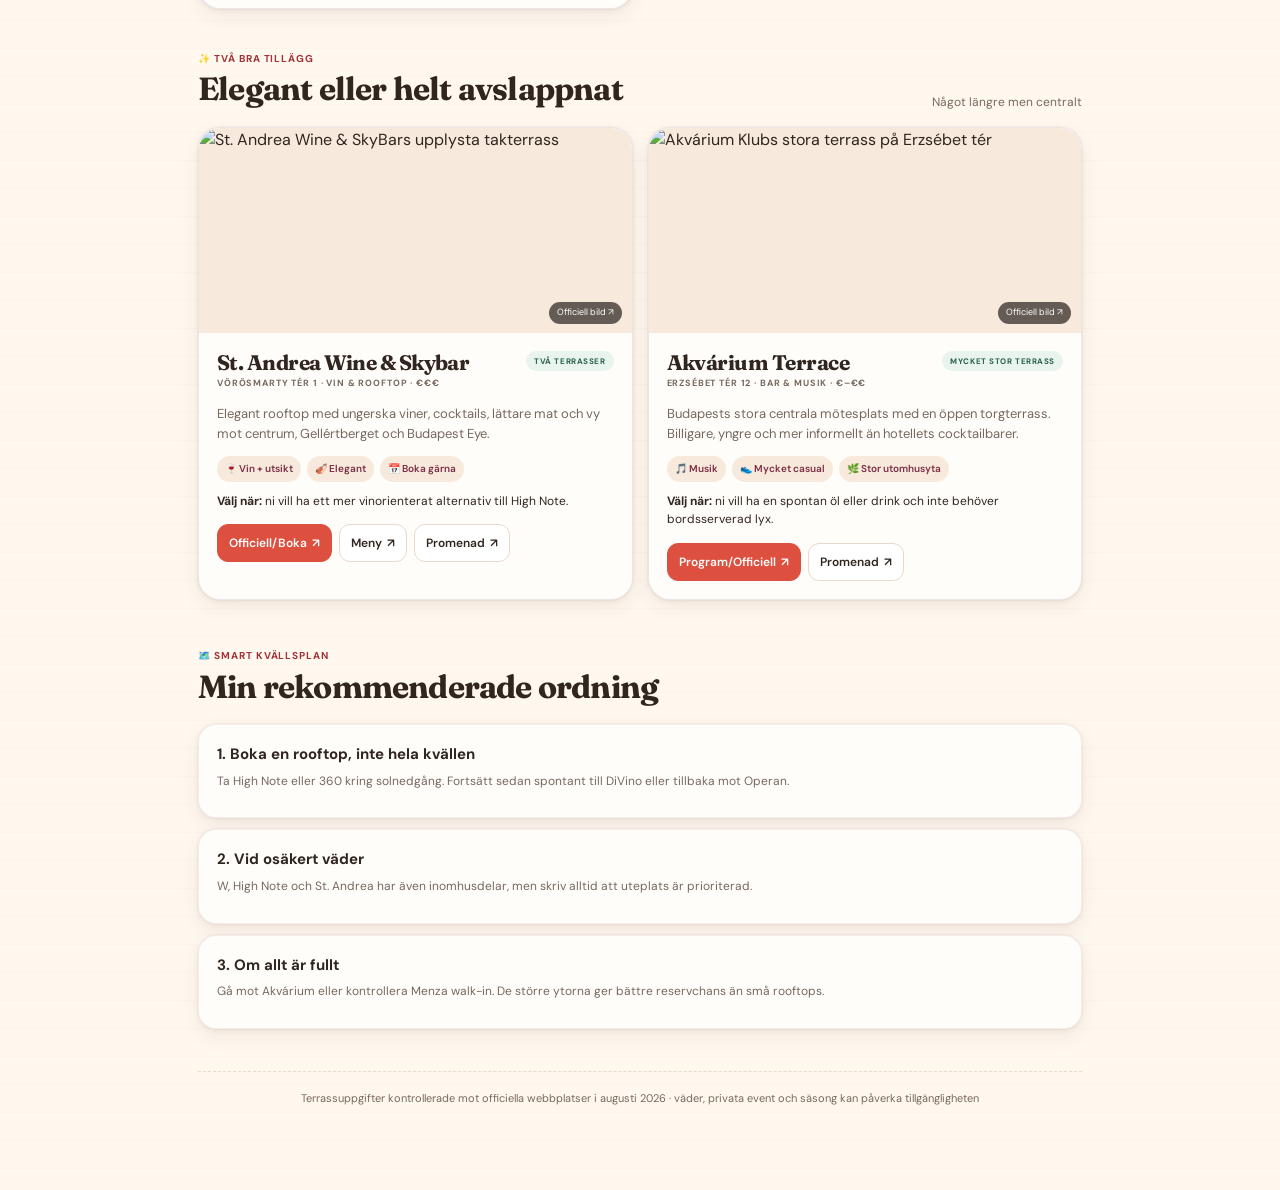
==== commit 95b079cf: "Add live Budapest to Vienna travel guide" ====
--- a/bars.html
+++ b/bars.html
@@ -15,6 +15,7 @@
     <a href="restaurants.html">🍽️ Mat</a>
     <a class="active" href="bars.html" aria-current="page">🍸 Barer</a>
     <a href="cruises.html">🚢 Kryssningar</a>
+    <a href="vienna.html">🚆 Wien</a>
   </nav>
 
   <header class="hero">
--- a/theme.css
+++ b/theme.css
@@ -386,6 +386,9 @@
 .cruise-alert a{color:#6d4111;font-weight:700}
 .cruise-verdict{display:grid;grid-template-columns:minmax(0,1.55fr) minmax(230px,.75fr);gap:14px;margin:28px 0;padding:22px;border:1px solid rgba(21,63,89,.13);border-radius:26px;background:linear-gradient(135deg,#eaf4f6,#fffaf2);box-shadow:var(--shadow)}
 .verdict-copy p,.verdict-alt p{margin:7px 0 0;color:var(--muted);font-size:13px}
+.booking-facts{display:grid;grid-template-columns:repeat(2,minmax(0,1fr));gap:7px;margin-top:14px}
+.booking-facts span{display:flex;flex-direction:column;min-width:0;padding:9px 11px;border:1px solid rgba(21,63,89,.11);border-radius:12px;background:rgba(255,255,255,.72);color:#153f59;font-size:12px;font-weight:700}
+.booking-facts b{margin-bottom:2px;color:var(--muted);font-size:8px;letter-spacing:.09em;text-transform:uppercase}
 .verdict-actions{display:flex;flex-wrap:wrap;gap:8px;margin-top:16px}
 .verdict-actions a{display:inline-flex;align-items:center;justify-content:center;min-height:40px;padding:9px 13px;border:1px solid rgba(21,63,89,.18);border-radius:12px;background:#fff;color:#153f59;font-size:12px;font-weight:700;text-decoration:none}
 .verdict-actions a.primary{border-color:#153f59;background:#153f59;color:#fff}
@@ -394,6 +397,7 @@
 .verdict-alt span{display:block;color:rgba(255,255,255,.7);font-size:10px;font-weight:700;letter-spacing:.09em;text-transform:uppercase}
 .verdict-alt strong{display:block;margin-top:8px;font-family:'Fraunces',Georgia,serif;font-size:23px;line-height:1.1}
 .verdict-alt p{color:rgba(255,255,255,.78)}
+.verdict-alt .booking-caveat{margin-top:13px;padding-top:12px;border-top:1px solid rgba(255,255,255,.16);font-size:10px}
 .cruise-table-wrap{max-width:100%;overflow-x:auto;border:1px solid rgba(21,63,89,.12);border-radius:20px;background:var(--card);box-shadow:var(--shadow);scrollbar-width:thin}
 .cruise-table{width:100%;min-width:830px;border-collapse:collapse;font-size:12px}
 .cruise-table th,.cruise-table td{padding:13px 14px;border-bottom:1px solid var(--line);text-align:left;vertical-align:top}
@@ -419,19 +423,79 @@
 .cruise-facts span{padding:5px 8px;border-radius:999px;background:#edf5f7;color:#17465f;font-size:10px;font-weight:700}
 .cruise-fit{margin-top:12px;padding:11px 12px;border-radius:13px;background:var(--soft);color:#5f5047;font-size:11px}
 .cruise-fit strong{color:var(--text)}
+.more-options{margin-top:22px;border-color:rgba(21,63,89,.14);background:#edf5f7}
+.more-options::before{content:"➕"}
+.more-options strong{color:#153f59}
+.more-options ul{margin:9px 0 0;padding-left:18px;color:#51646d;font-size:11px}
+.more-options li+li{margin-top:8px}
+.more-options b{color:var(--text)}
+.more-options a{color:#153f59;font-weight:700}
 .sold-out-note{margin-top:22px;border-color:rgba(123,45,67,.16);background:#f7edf0}
 .sold-out-note::before{content:"⏱️"}
 .sold-out-note strong{color:var(--wine)}
 .sold-out-note p{color:#6f5961}
 .cruise-practical{margin-top:42px}
 
+/* Budapest to Vienna travel guide */
+.vienna-page .hero::before{
+  background:
+    radial-gradient(circle at 78% 20%,rgba(244,185,66,.2),transparent 32%),
+    linear-gradient(135deg,#173d50 0%,#205d68 58%,#31756d 100%);
+}
+.vienna-page .hero::after{border-color:rgba(255,255,255,.1);box-shadow:-170px 210px 0 -75px rgba(244,185,66,.62)}
+.vienna-page .hero h1{max-width:760px}
+.vienna-verdict{display:grid;grid-template-columns:minmax(0,1.55fr) minmax(230px,.75fr);gap:14px;margin:28px 0;padding:22px;border:1px solid rgba(23,61,80,.13);border-radius:26px;background:linear-gradient(135deg,#e9f4f1,#fffaf2);box-shadow:var(--shadow)}
+.vienna-verdict>*{min-width:0}
+.vienna-verdict .verdict-alt{background:#173d50}
+.journey-line{display:flex;align-items:center;gap:7px;max-width:100%;margin-top:16px;padding:12px;overflow:hidden;border:1px solid rgba(23,61,80,.11);border-radius:15px;background:rgba(255,255,255,.75);color:#173d50}
+.journey-line span{min-width:0;font-size:10px;font-weight:600;line-height:1.35}
+.journey-line b{display:block;font-size:13px}
+.journey-line i{flex:none;color:#7b9b99;font-style:normal}
+.vienna-alert{border-color:rgba(23,61,80,.2);background:#eaf4f3}
+.vienna-alert::before{content:"📍"}
+.vienna-alert strong{color:#173d50}
+.vienna-alert p{color:#526b6e}
+.travel-table-wrap{max-width:100%;overflow-x:auto;border:1px solid rgba(23,61,80,.12);border-radius:20px;background:var(--card);box-shadow:var(--shadow);scrollbar-width:thin}
+.travel-table{width:100%;min-width:830px;border-collapse:collapse;font-size:12px}
+.travel-table th,.travel-table td{padding:13px 14px;border-bottom:1px solid var(--line);text-align:left;vertical-align:top}
+.travel-table th{background:#eaf4f3;color:#173d50;font-size:9px;letter-spacing:.09em;text-transform:uppercase}
+.travel-table tbody tr:last-child td{border-bottom:0}
+.travel-table tr.best td{background:#fff8df}
+.travel-table td small{display:block;margin-top:3px;color:var(--muted);font-size:9px}
+.travel-table td:last-child{color:var(--good);font-weight:700}
+.travel-grid{display:grid;grid-template-columns:repeat(2,minmax(0,1fr));gap:15px}
+.travel-card{min-width:0;padding:18px;border:1px solid rgba(23,61,80,.11);border-radius:var(--radius);background:var(--card);box-shadow:var(--shadow);transition:transform .2s ease,box-shadow .2s ease}
+.travel-card:hover{transform:translateY(-2px);box-shadow:var(--shadow-hover)}
+.travel-card.featured{border-color:rgba(244,185,66,.62);background:linear-gradient(180deg,#fff9e8,#fffdf9 38%)}
+.travel-card.bus-card{border-color:rgba(54,135,79,.2)}
+.travel-card-head{display:flex;align-items:center;justify-content:space-between;gap:10px;margin-bottom:13px}
+.travel-icon{display:grid;place-items:center;width:44px;height:44px;flex:none;border-radius:15px;background:#fff0c8;font-size:23px;box-shadow:inset 0 0 0 1px rgba(23,61,80,.07)}
+.travel-icon.rail{background:#e7f1f5}.travel-icon.value{background:#e8f4ed}.travel-icon.bus{background:#eef6e8}
+.travel-status{max-width:70%;padding:6px 9px;border-radius:999px;font-size:9px;font-weight:700;line-height:1.2;text-align:center}
+.travel-status.good{background:var(--goodBg);color:var(--good)}
+.travel-status.warning{background:#fff0c2;color:#76510a}
+.travel-status.danger{background:#f8e8e4;color:#943a34}
+.travel-card h3{margin:5px 0 0;color:var(--text);font-family:'Fraunces',Georgia,serif;font-size:22px;line-height:1.12;letter-spacing:-.025em}
+.travel-card>p{margin:12px 0 0;color:var(--muted);font-size:12px}
+.travel-card>p b{color:var(--text)}
+.travel-facts{display:flex;flex-wrap:wrap;gap:6px;margin-top:12px}
+.travel-facts span{padding:5px 8px;border-radius:999px;background:#eaf4f3;color:#17465f;font-size:10px;font-weight:700}
+.step-list{display:grid;gap:11px;margin:0;padding:0;list-style:none}
+.step-list li{display:grid;grid-template-columns:38px minmax(0,1fr);gap:13px;padding:17px 18px;border:1px solid rgba(23,61,80,.1);border-radius:18px;background:var(--card);box-shadow:var(--shadow)}
+.step-list li>span{display:grid;place-items:center;width:34px;height:34px;border-radius:12px;background:#173d50;color:#fff;font-size:12px;font-weight:700}
+.step-list strong{font-size:15px}
+.step-list p{margin:4px 0 0;color:var(--muted);font-size:12px}
+.source-links{display:flex;flex-wrap:wrap;gap:8px}
+.source-links a{display:inline-flex;align-items:center;justify-content:center;min-height:40px;padding:9px 13px;border:1px solid rgba(23,61,80,.17);border-radius:12px;background:#fff;color:#173d50;font-size:12px;font-weight:700;text-decoration:none}
+.source-links a::after{content:"↗";margin-left:6px}
+
 .footer{margin-top:42px;padding-top:18px;border-top:1px dashed var(--line);color:var(--muted);font-size:11px;text-align:center}
 
 :focus-visible{outline:3px solid rgba(244,185,66,.9);outline-offset:3px}
 
 @media(max-width:680px){
   .app{padding:12px 12px 52px}
-  .site-nav{display:grid;grid-template-columns:repeat(4,minmax(0,1fr));width:100%;margin-bottom:12px}
+  .site-nav{display:grid;grid-template-columns:repeat(5,minmax(0,1fr));width:100%;margin-bottom:12px}
   .site-nav a{justify-content:center;min-width:0;padding:9px 5px;font-size:11px;text-align:center}
   .hero{padding:30px 22px;border-radius:26px}
   .hero::after{right:-118px;top:-110px}
@@ -475,6 +539,15 @@
   .cruise-card{padding:15px 14px}
   .cruise-table{min-width:780px}
   .swipe-hint{display:block}
+  .vienna-page .hero h1{font-size:clamp(33px,10.4vw,45px);overflow-wrap:anywhere;text-wrap:wrap}
+  .vienna-verdict{grid-template-columns:minmax(0,1fr);padding:17px}
+  .journey-line{display:grid;grid-template-columns:repeat(2,minmax(0,1fr));align-items:start;overflow:visible}
+  .journey-line span{min-width:0;padding:4px}
+  .journey-line i{display:none}
+  .travel-grid{grid-template-columns:1fr}
+  .travel-card{padding:15px 14px}
+  .travel-table{min-width:780px}
+  .step-list li{grid-template-columns:34px minmax(0,1fr);gap:10px;padding:15px 13px}
 }
 
 @media(max-width:390px){
